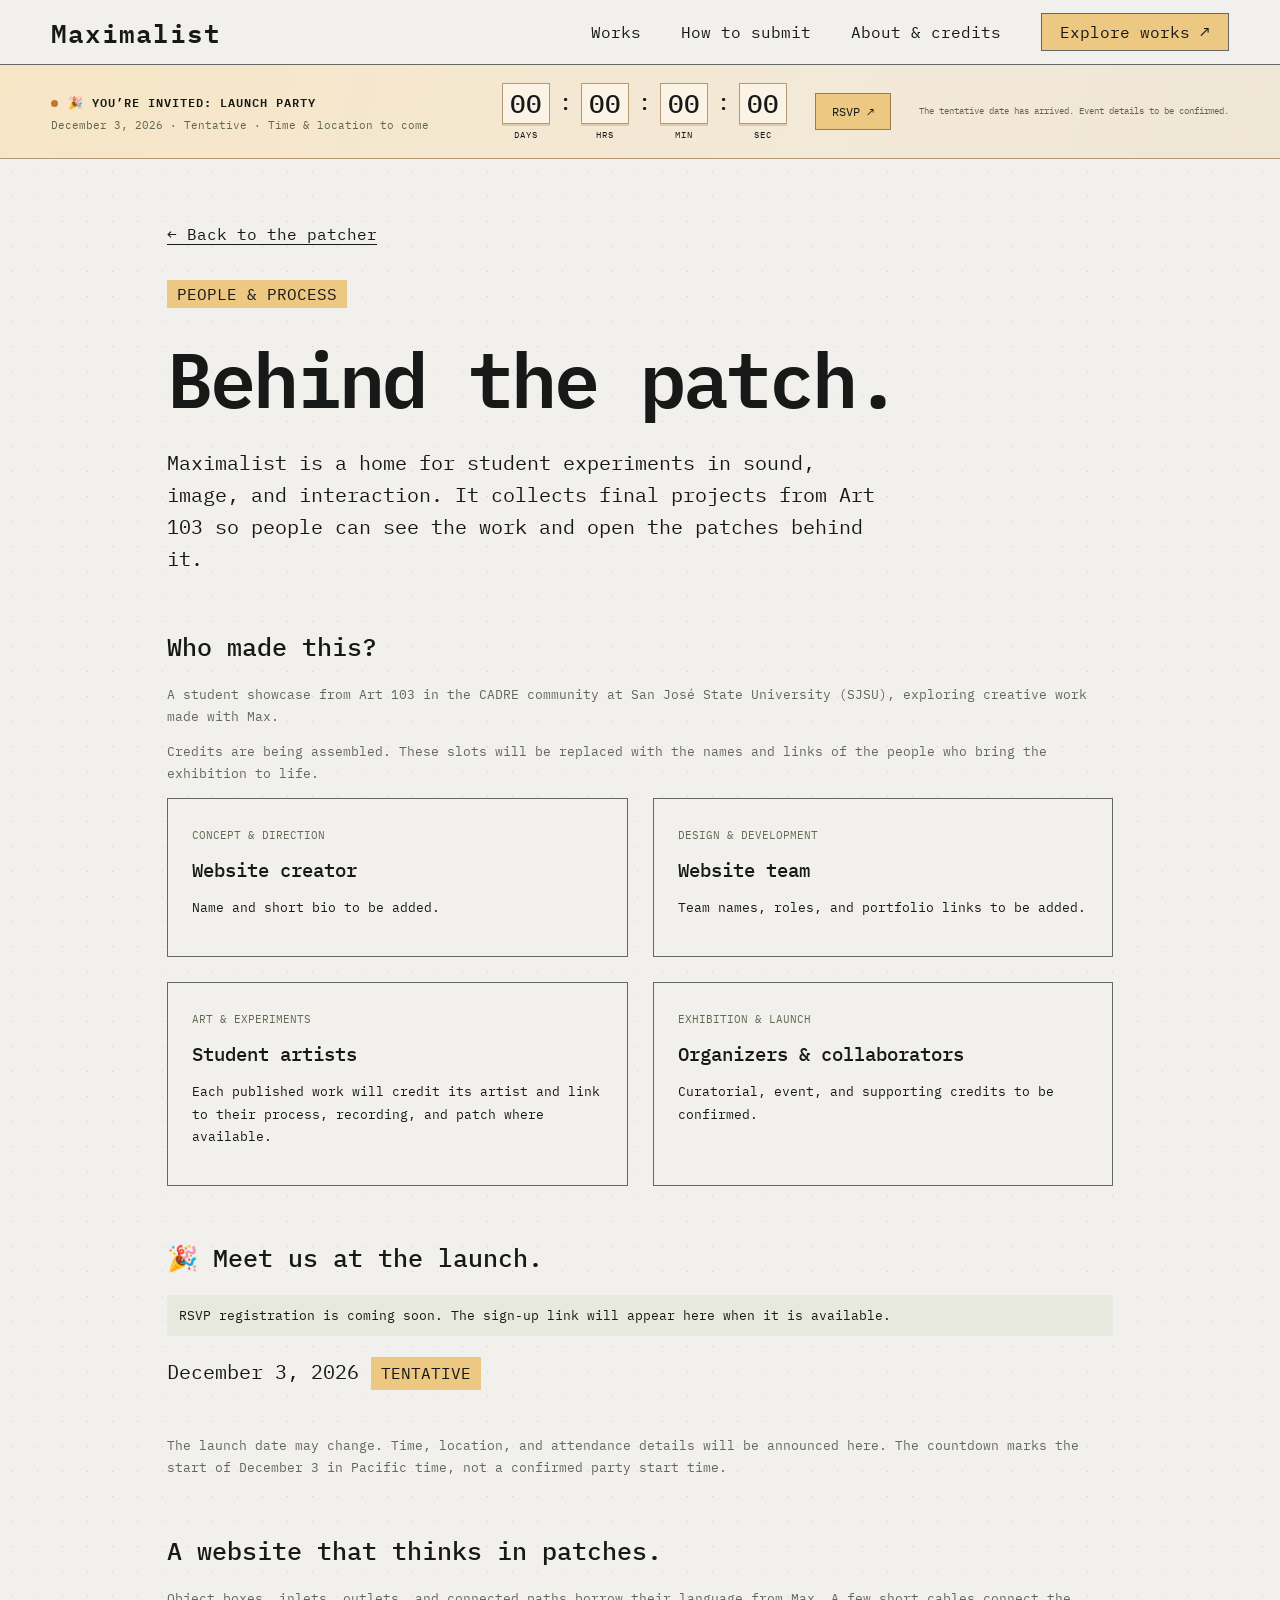
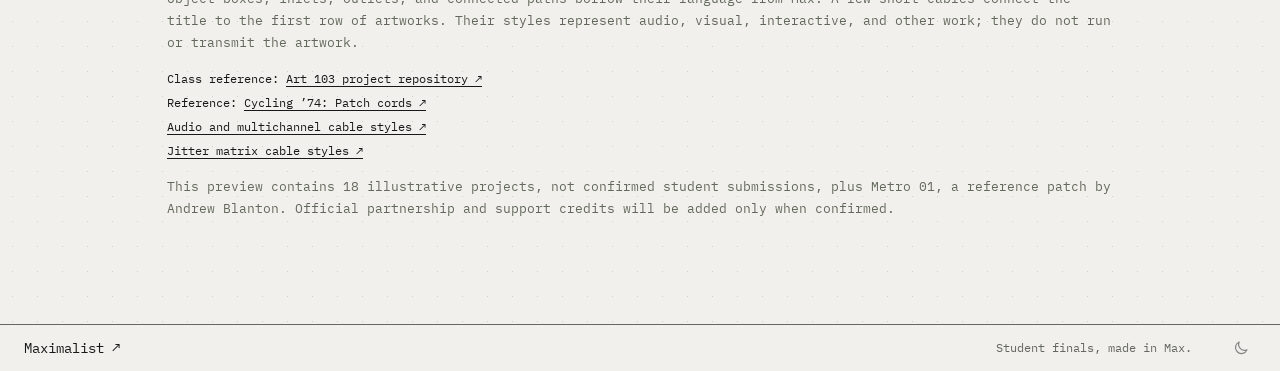
==== credits.html @ 7b3593b7 "Add files via upload" ====
<!doctype html>
<html lang="en"><head><meta charset="utf-8"><meta name="viewport" content="width=device-width,initial-scale=1"><meta name="description" content="Maximalist shows student final projects made in Max: sound, video, and interactive work from Art 103 at SJSU."><title>About & credits | Maximalist</title><link rel="stylesheet" href="style.css"><link rel="stylesheet" href="object-skin.css"><script src="theme.js"></script><script src="transitions.js" defer></script><link rel="stylesheet" href="dark.css"></head><body>
<a class="skip" href="index.html#works">Skip to works</a>
<header><a class="brand" href="index.html">Maximalist</a><nav aria-label="Main navigation"><a href="index.html#works">Works</a><a href="submit.html">How to submit</a><a href="credits.html">About & credits</a><a class="submit" href="index.html#works">Explore works ↗</a></nav></header>
<aside class="launch" aria-label="Tentative launch countdown"><div><span class="launch-light" aria-hidden="true"></span><strong>🎉 YOU’RE INVITED: LAUNCH PARTY</strong><p>December 3, 2026 · Tentative · Time & location to come</p></div><div class="clock" role="timer" aria-label="Time until December 3 in Pacific time"><div><b data-unit="days">--</b><small>DAYS</small></div><span>:</span><div><b data-unit="hours">--</b><small>HRS</small></div><span>:</span><div><b data-unit="minutes">--</b><small>MIN</small></div><span>:</span><div><b data-unit="seconds">--</b><small>SEC</small></div></div><a class="rsvp" href="credits.html#launch-party" title="RSVP details coming soon">RSVP ↗</a><span class="launch-note">Counting to the date,<br>not the event start time.</span></aside><main><article class="credits"><a class="back" href="index.html">← Back to the patcher</a><div class="eyebrow">PEOPLE & PROCESS</div><h1>Behind the patch.</h1><p class="lead">Maximalist is a home for student experiments in sound, image, and interaction. It collects final projects from Art 103 so people can see the work and open the patches behind it.</p><section><h2>Who made this?</h2><p class="note">A student showcase from Art 103 in the CADRE community at San José State University (SJSU), exploring creative work made with Max.</p><p class="note">Credits are being assembled. These slots will be replaced with the names and links of the people who bring the exhibition to life.</p><div class="credit-grid"><div class="credit-block"><small>CONCEPT & DIRECTION</small><h3>Website creator</h3><p>Name and short bio to be added.</p></div><div class="credit-block"><small>DESIGN & DEVELOPMENT</small><h3>Website team</h3><p>Team names, roles, and portfolio links to be added.</p></div><div class="credit-block"><small>ART & EXPERIMENTS</small><h3>Student artists</h3><p>Each published work will credit its artist and link to their process, recording, and patch where available.</p></div><div class="credit-block"><small>EXHIBITION & LAUNCH</small><h3>Organizers & collaborators</h3><p>Curatorial, event, and supporting credits to be confirmed.</p></div></div></section><section id="launch-party"><h2>🎉 Meet us at the launch.</h2><p class="notice">RSVP registration is coming soon. The sign-up link will appear here when it is available.</p><p class="lead">December 3, 2026 <span class="eyebrow">TENTATIVE</span></p><p class="note">The launch date may change. Time, location, and attendance details will be announced here. The countdown marks the start of December 3 in Pacific time, not a confirmed party start time.</p></section><section><h2>A website that thinks in patches.</h2><p class="note">Object boxes, inlets, outlets, and connected paths borrow their language from Max. A few short cables connect the title to the first row of artworks. Their styles represent audio, visual, interactive, and other work; they do not run or transmit the artwork.</p><p class="sources">Class reference: <a href="https://github.com/SJSU-CADRE/Art103F26" target="_blank" rel="noopener">Art 103 project repository ↗</a><br>Reference: <a href="https://docs.cycling74.com/userguide/patch_cords/" target="_blank" rel="noopener">Cycling ’74: Patch cords ↗</a><br><a href="https://docs.cycling74.com/userguide/mc/mc_patchcords/" target="_blank" rel="noopener">Audio and multichannel cable styles ↗</a><br><a href="https://docs.cycling74.com/userguide/jitter/matrix/" target="_blank" rel="noopener">Jitter matrix cable styles ↗</a></p><p class="note">This preview contains 18 illustrative projects, not confirmed student submissions, plus Metro 01, a reference patch by Andrew Blanton. Official partnership and support credits will be added only when confirmed.</p></section></article></main><footer><a href="index.html">Maximalist ↗</a><span class="footer-note">Student finals, made in Max.</span><button class="theme-toggle" type="button" aria-label="Switch to dark mode"><svg class="icon-moon" viewBox="0 0 24 24" aria-hidden="true"><path d="M20 14.5A8 8 0 0 1 9.5 4a8 8 0 1 0 10.5 10.5Z"/></svg><svg class="icon-sun" viewBox="0 0 24 24" aria-hidden="true"><circle cx="12" cy="12" r="4"/><path d="M12 2.5v2.5M12 19v2.5M2.5 12H5M19 12h2.5M5.3 5.3l1.8 1.8M16.9 16.9l1.8 1.8M5.3 18.7l1.8-1.8M16.9 7.1l1.8-1.8"/></svg></button></footer><script src="launch.js"></script></body></html>
---- style.css ----
@import url("font-local.css");
:root{--paper:#f2f0ed;--ink:#171918;--line:#656764;--yellow:#ecc882;--wire:#d99a3e;font-family:'IBM Plex Mono','Courier New',monospace;color:var(--ink);background:var(--paper);font-synthesis:none}*{box-sizing:border-box}html{scroll-behavior:smooth;scroll-padding-top:100px}body{margin:0}button,input,textarea,select{font:inherit;color:inherit}button,a,select{-webkit-tap-highlight-color:transparent}button,a,select{touch-action:manipulation}button{cursor:pointer}a{color:inherit;text-decoration:none}button{border:1px solid var(--line);background:transparent;padding:8px 18px}button:hover,.explore:hover{background:var(--yellow)}button:focus-visible,a:focus-visible,select:focus-visible,input:focus-visible,textarea:focus-visible{outline:3px solid #b3782a;outline-offset:4px}header{min-height:65px;padding:10px 4%;display:flex;align-items:center;justify-content:space-between;border-bottom:1px solid var(--line);background:var(--paper);gap:20px}.brand{font-size:26px;font-weight:600;letter-spacing:1px}nav{display:flex;align-items:center;gap:40px;font-size:16px}nav>button:not(.submit){border:0;padding:4px 0}nav>a:hover,nav>button:not(.submit):hover{text-decoration:underline;text-underline-offset:7px;background:none}.submit{background:var(--yellow)}main{background-image:radial-gradient(#cdd0cb .85px,transparent .85px);background-size:25px 25px}.canvas{max-width:1600px;margin:auto;padding:38px 3.5% 0;position:relative}.intro{position:relative;z-index:2;pointer-events:none}.intro>*{pointer-events:auto}.eyebrow{display:inline-block;background:var(--yellow);font-size:16px;padding:4px 10px;margin:0 0 25px 8px}.title-object{display:inline-block;position:relative;border:1.5px solid var(--line);background:var(--paper);margin-left:8px}h1{font-size:clamp(64px,7.7vw,120px);font-weight:600;letter-spacing:-4px;line-height:1.16;margin:6px 18px 14px}.ports{position:absolute;left:7%;right:10%;display:flex;justify-content:space-between;height:10px}.ports i{display:block;width:10px;height:10px;background:var(--ink)}.ports.top{top:-11px}.ports.bottom{bottom:-11px}.tagline{font-size:clamp(18px,1.8vw,27px);line-height:1.35;margin:32px 8px 24px}.explore{display:inline-flex;gap:30px;align-items:center;border:1px solid var(--ink);padding:8px 22px;font-size:20px;margin-left:8px;background:var(--paper)}.cords{position:absolute;inset:0;width:100%;height:100%;z-index:0;overflow:visible;pointer-events:none}.cords path{fill:none;stroke:#5d605b;stroke-width:1.8}.cords path:last-child{stroke:var(--wire);stroke-width:1.5}#works{position:relative;z-index:1;margin-top:35px}.filterbar{display:flex;align-items:center;justify-content:space-between;margin:0 8px 78px}.filters{display:flex;gap:16px}.filters button{background:var(--paper);padding:6px 21px;font-size:16px}.filters button.active{background:var(--yellow)}#count{color:#686b64;font-size:12px;background:var(--paper);padding:4px 8px}.gallery{display:grid;grid-template-columns:repeat(3,minmax(0,1fr));gap:28px}.card{position:relative;display:block;text-align:left;padding:0 4px 12px;background:var(--paper);border:1px solid var(--line);width:100%;transition:transform .2s,box-shadow .2s}.card:hover{background:var(--paper);transform:translateY(-5px);box-shadow:5px 6px 0 #d5d6c7}.card:before{content:'';position:absolute;width:10px;height:10px;top:-11px;left:50%;background:var(--ink)}.object-name{font-size:16px;padding:5px 10px;display:flex;justify-content:space-between}.object-name span:last-child{opacity:0;transition:opacity .2s}.card:hover .object-name span:last-child,.card:focus-visible .object-name span:last-child{opacity:1}.art{width:100%;aspect-ratio:451/254;background-image:url(reference.png);background-size:340.5765% 403.1496%;background-repeat:no-repeat;background-color:#141514}.art-0{background-position:5.25346% 80%}.art-1{background-position:50.04608% 80%}.art-2{background-position:94.83871% 80%}.card h2{font-size:23px;line-height:1.2;font-weight:500;margin:10px 10px 3px}.card p{font-size:15px;margin:0 10px;color:#646761}.below{display:flex;align-items:center;justify-content:space-between;padding:30px 8px;color:#73766d;font-size:12px}.below button{border:0;font-size:12px;padding:5px}footer{display:flex;align-items:center;gap:20px;border-top:1px solid var(--line);padding:8px 24px;font-size:14px;background:var(--paper)}.lock{font-size:22px;border-right:1px solid #999;padding-right:22px}select{border:0;background:transparent;padding:4px;cursor:pointer}.footer-note{margin-left:auto;color:#646761;font-size:12px}.gallery.list{grid-template-columns:1fr}.gallery.list .card{display:grid;grid-template-columns:210px 1fr;padding:12px 16px;column-gap:24px}.gallery.list .art{grid-column:1;grid-row:1/4}.gallery.list .object-name,.gallery.list h2,.gallery.list p{grid-column:2}.gallery.list .object-name{padding-top:0}.gallery.list .card:before{display:none}dialog{padding:0;border:1px solid #555;background:var(--paper);color:var(--ink);width:min(740px,calc(100% - 32px));max-height:90vh;box-shadow:12px 12px 0 #0002}dialog::backdrop{background:#151a16a8;backdrop-filter:blur(3px)}.dialog-top{position:sticky;top:0;z-index:2;display:flex;justify-content:space-between;align-items:center;background:var(--paper);border-bottom:1px solid #777;padding:6px 16px;font-size:14px}.dialog-top button{border:0;font-size:28px;padding:0 6px}#dialog-body{padding:24px}#dialog-body h2{font-size:30px;font-weight:500;margin:15px 0}#dialog-body p{line-height:1.65}#dialog-body .meta{font-size:12px;color:#62665e}.tags{display:flex;gap:8px;margin-top:16px}.tags span{background:var(--yellow);padding:4px 8px;font-size:12px}form{display:grid;gap:15px}form label{display:grid;gap:6px;font-size:14px}input,textarea{width:100%;background:#fff8;border:1px solid #96998e;padding:10px}textarea{min-height:100px;resize:vertical}.primary{background:var(--yellow)}.notice{background:#e7e8de;padding:12px;font-size:13px}#saved{font-size:13px;min-height:18px}.artist-row{padding:20px 0;border-top:1px solid #aaa}.artist-row strong{font-weight:500}.artist-row span{display:block;color:#666;font-size:13px;margin-top:8px}.skip{position:absolute;left:10px;top:-100px;z-index:10;background:var(--yellow);padding:12px}.skip:focus{top:10px}.sr-only{position:absolute;width:1px;height:1px;overflow:hidden;clip:rect(0,0,0,0)}
@media(min-width:1500px){.canvas{padding-top:40px}.filterbar{margin-bottom:80px}.tagline{margin-top:35px}}@media(max-width:900px){nav{gap:18px;font-size:14px}.brand{font-size:22px}.canvas{padding-top:32px}h1{letter-spacing:-3px}.gallery{gap:16px}.card h2{font-size:18px}.object-name{font-size:12px}.card p{font-size:12px}.filters{gap:10px}.filters button{padding:6px 12px}.below{padding:25px 0}}@media(max-width:640px){header{padding:16px 5%;flex-wrap:wrap;gap:15px}.brand{font-size:25px}nav{width:100%;gap:0;justify-content:space-between;font-size:12px}.submit{padding:6px 10px}.canvas{padding:30px 5% 0}.eyebrow{font-size:12px;margin-left:0}.title-object{margin-left:0;max-width:100%}h1{font-size:clamp(38px,10vw,65px);letter-spacing:-2px;margin:10px 12px 14px}.ports i{width:7px;height:7px}.ports.top{top:-8px}.ports.bottom{bottom:-11px}.tagline{font-size:17px;margin:28px 0 22px}.explore{margin:0;font-size:15px}.cords{display:none}#works{margin-top:32px}.filterbar{margin:0 0 28px;display:block}.filters{gap:8px}.filters button{font-size:12px;padding:7px 10px}#count{display:block;margin-top:12px;padding:0;background:none}.gallery{grid-template-columns:1fr;gap:30px}.card h2{font-size:23px}.card p{font-size:14px}.object-name{font-size:14px}.below{align-items:flex-start;gap:16px;font-size:10px}.below button{font-size:10px;white-space:nowrap}footer{gap:12px;flex-wrap:wrap;padding:10px 5%;font-size:12px}.footer-note{width:100%;margin:0;font-size:10px}.gallery.list .card{grid-template-columns:100px 1fr;column-gap:10px;padding:10px}.gallery.list h2{font-size:16px}.gallery.list .object-name{font-size:10px}.gallery.list p{font-size:11px}#dialog-body{padding:18px}#dialog-body h2{font-size:25px}}@media(prefers-reduced-motion:reduce){html{scroll-behavior:auto}*{transition:none!important}}

.intro>.eyebrow{display:block;width:max-content}
/* Connected ports and dedicated cable gutters. */
.ports.bottom{left:56%;right:5%}.ports.bottom i{position:relative;flex:none}.card:before{display:none}.inlet{position:absolute;width:10px;height:10px;top:-11px;left:50%;transform:translateX(-50%);background:var(--ink)}
.cords{display:block!important;z-index:0}.cords path.cable-base{stroke:#242923;stroke-width:3;fill:none}.cords path.cable-stripe{stroke-width:3;stroke-dasharray:5 5;fill:none}.cords path.cable-stripe.signal{stroke:#e2d92d}.cords path.cable-stripe.mc{stroke:#68b5e9;stroke-width:4}.cords path.cable-stripe.matrix{stroke:#68bc72}.cords g[data-cable="mc"] .cable-base{stroke-width:4}
.intro>.tagline{width:max-content;max-width:100%;background:var(--paper)}.intro>.eyebrow{width:max-content}.gallery{row-gap:90px}.card:hover{transform:none;box-shadow:4px 5px 0 #d5d6c7}.filterbar{margin-bottom:20px;background:var(--paper);padding:4px 0}.cable-legend{display:flex;gap:20px;font-size:11px;color:#5a6156;width:max-content;max-width:100%;background:var(--paper);padding:4px 8px;margin:0 0 80px 8px;flex-wrap:wrap}.cable-legend>span{display:flex;align-items:center;gap:6px}.cable-legend i{display:inline-block;width:26px;height:4px;background:#252b23}.cable-legend .signal{background:repeating-linear-gradient(90deg,#252b23 0 5px,#e2d92d 5px 10px)}.cable-legend .mc{background:repeating-linear-gradient(90deg,#252b23 0 5px,#68b5e9 5px 10px)}.cable-legend .matrix{background:repeating-linear-gradient(90deg,#252b23 0 5px,#68bc72 5px 10px)}
.placeholder-art{aspect-ratio:451/254;background:#e0e2d8;position:relative;overflow:hidden;color:#373e2e;display:flex;align-items:center;justify-content:center}.placeholder-num{position:absolute;left:18px;top:10px;font-size:56px;font-weight:400;opacity:.3}.placeholder-label{position:absolute;bottom:15px;left:18px;font-size:10px;letter-spacing:1px}.placeholder-graphic{width:45%;height:55%;background:repeating-linear-gradient(90deg,transparent 0 9px,#52683b 9px 11px);mask-image:radial-gradient(ellipse,#000 40%,transparent 72%);transform:rotate(-20deg)}.type-matrix{background:#d8e5d9}.type-matrix .placeholder-graphic{background:repeating-radial-gradient(ellipse at center,transparent 0 10px,#5c8061 10px 12px);transform:rotate(-20deg);mask-image:none;border-radius:50%}.type-event{background:#dedce7}.type-event .placeholder-graphic{border:1px solid #81759f;background:linear-gradient(45deg,transparent 49.5%,#81759f 50%,transparent 50.5%);mask-image:none;transform:rotate(20deg)}.type-mc{background:#d6e2ec}.type-mc .placeholder-graphic{background:repeating-linear-gradient(90deg,transparent 0 8px,#4d81a3 8px 10px)}.gallery.list .card{padding-top:12px}.gallery.list .art,.gallery.list .placeholder-art{grid-column:1;grid-row:1/4}.gallery.list .inlet{display:block}.gallery.list .object-name{grid-column:2}.gallery.list{row-gap:75px}.card h2{min-height:1.25em}.card p{line-height:1.6}.card .object-name{overflow:hidden;white-space:nowrap}.card .object-name>span:first-child{overflow:hidden;text-overflow:ellipsis}
.launch{display:flex;align-items:center;gap:28px;padding:18px 4%;background:#f3e8d6;border-bottom:1px solid #b39a74}.launch strong{font-size:12px;letter-spacing:1px;font-weight:500}.launch p{font-size:11px;color:#5f6651;margin:6px 0 0}.launch-light{display:inline-block;width:7px;height:7px;background:#c07a28;margin-right:10px;border-radius:50%;animation:blink 2s infinite}.clock{display:flex;align-items:center;gap:9px;margin-left:auto}.clock>div{min-width:46px;text-align:center}.clock b{display:block;background:#faf3e6;border:1px solid #b39a74;box-shadow:0 2px 0 #dccbad;padding:4px 7px;font-size:26px;font-weight:500;line-height:1.2}.clock small{font-size:9px;letter-spacing:1px;display:block;margin-top:5px}.clock>span{font-size:22px;align-self:flex-start;padding-top:4px}.clock b.tick{animation:flip .4s ease-out}.launch-note{font-size:9px;line-height:1.6;color:#5f6651}.credits{max-width:1100px;min-height:75vh;margin:auto;padding:65px 6% 90px}.credits .eyebrow{margin-left:0}.credits h1{font-size:clamp(40px,6vw,80px);letter-spacing:-3px;margin:0 0 25px}.credits .lead{font-size:20px;line-height:1.6;max-width:730px}.credits h2{font-size:25px;font-weight:500;margin-top:55px}.credit-grid{display:grid;grid-template-columns:1fr 1fr;gap:25px}.credit-block{background:var(--paper);border:1px solid var(--line);padding:24px}.credit-block small{font-size:11px;color:#616953}.credit-block h3{font-size:19px;font-weight:500;margin:15px 0}.credit-block p{font-size:13px;line-height:1.7}.credits a{border-bottom:1px solid}.credits .sources{font-size:12px;line-height:2}.credits .note{font-size:13px;color:#62685b;line-height:1.7}.back{display:inline-block;margin-bottom:35px}.credits section{scroll-margin-top:20px}@keyframes flip{from{transform:perspective(200px) rotateX(-50deg);opacity:.5}to{transform:perspective(200px) rotateX(0);opacity:1}}@keyframes blink{50%{opacity:.3}}
@media(max-width:900px){.launch{flex-wrap:wrap;gap:15px}.launch-note{display:none}nav{gap:18px}.cable-legend{gap:14px}}
@media(max-width:640px){.canvas{padding-left:5%;padding-right:9%}.ports.bottom{left:50%;right:5%;bottom:-8px;height:7px}.ports.bottom i{width:7px;height:7px}.launch{padding:14px 5%;gap:15px}.launch>div:first-child{width:100%}.clock{margin-left:0}.clock b{font-size:23px}.launch p{font-size:10px}.launch strong{font-size:11px}.gallery{row-gap:85px}.cable-legend{margin:0 0 72px;gap:10px;font-size:9px}.filterbar{margin-bottom:14px}.filters{flex-wrap:wrap}.card h2{font-size:22px}.card p{font-size:12px}.gallery.list .placeholder-num{font-size:25px}.gallery.list .placeholder-label{display:none}.credit-grid{grid-template-columns:1fr}.credits{padding:35px 6% 60px}.credits .lead{font-size:17px}.credits h1{letter-spacing:-2px}.launch-note{display:block;margin-left:8px;font-size:8px}}
@media(prefers-reduced-motion:reduce){.clock b.tick,.launch-light{animation:none!important}}

.credits>.back{display:block;width:max-content}.credits>.eyebrow{display:block;width:max-content}nav>a.submit{border:1px solid var(--line);padding:8px 18px}
/* Minimal patcher: connect the first row, leave the long gallery uncluttered. */
.gallery{row-gap:36px}.gallery.list{row-gap:28px}.filterbar{background:transparent}.filters{background:var(--paper)}
.cords path.cable-base{stroke-width:2;stroke:#41483c}.cords path.cable-stripe{stroke-width:2;stroke-dasharray:4 5}.cords path.cable-stripe.signal{stroke:#c7bd25}.cords path.cable-stripe.matrix{stroke:#79a87b}
.cable-legend .other{height:3px;background:repeating-linear-gradient(90deg,#92998b 0 3px,transparent 3px 6px)}
.ports.bottom i:not(.active-port){background:#9b9e94}.card:not(.connected) .inlet{background:#858b7e;width:7px;height:7px;top:-8px}
@media(max-width:640px){.gallery{row-gap:30px}.gallery.list{row-gap:25px}.canvas{padding-right:5%}.cable-legend{font-size:10px;gap:14px}.cable-legend i{width:20px}}
/* Artwork documentation and variable-height screenshot cards. */
.max-intro{font-size:14px;line-height:1.7;margin:-12px 8px 24px;width:max-content;max-width:100%;background:var(--paper);color:#575e50}.max-intro a{color:var(--ink);text-decoration:underline;text-underline-offset:4px}.tagline{margin-bottom:24px}
.ports.bottom{left:7%;right:10%;height:10px;bottom:-11px}.ports.bottom i{width:10px;height:10px}.ports.bottom i:not(.active-port){background:var(--ink)}
.gallery:not(.list){grid-auto-rows:8px;row-gap:24px;grid-auto-flow:row dense;align-items:start}.gallery:not(.list)>.card{align-self:start;height:max-content}.cover-image{display:block;width:100%;height:auto;object-fit:contain;background:#e8e9df}.placeholder-art{height:auto}.gallery.list{grid-auto-rows:auto;align-items:start}.gallery.list .card{grid-row-end:auto!important}.gallery.list .cover-image{grid-column:1;grid-row:1/4}.gallery.list .placeholder-art,.gallery.list .cover-image{aspect-ratio:451/254!important;max-height:140px;object-fit:contain}
.artwork-dialog{width:min(1000px,calc(100% - 40px));max-height:92vh}.artwork-dialog #dialog-body{padding:28px}.detail-top{display:grid;grid-template-columns:minmax(200px,.9fr) minmax(0,1.3fr);gap:30px}.detail-cover>.art,.detail-cover>.placeholder-art,.detail-cover>.cover-image{max-height:340px;object-fit:contain}.detail-caption{display:block;font-size:10px;color:#74796b;line-height:1.5;margin-top:10px}.detail-info section+section{margin-top:22px}.artwork-dialog h3{font-size:11px;letter-spacing:1.5px;text-transform:none;font-weight:500;color:#6b725e;margin:0 0 7px}.artwork-dialog #dialog-body h2{font-size:32px;line-height:1.2;margin:0;letter-spacing:-1px}.artwork-dialog #dialog-body .detail-info p{font-size:14px;line-height:1.6;margin:0}.detail-info section:first-child p{font-size:15px!important}.patch-section{margin-top:28px;border-top:1px solid #a2a795;padding-top:20px}.patch-section-title{display:flex;justify-content:space-between;align-items:center;margin-bottom:10px}.patch-section-title h3{margin:0}.patch-section-title>span{font-size:9px;letter-spacing:1px;color:#777e6d}.patch-preview{margin:0;border:1px solid #a0a68f;background:#eeefe6;padding:20px}.patch-preview img{display:block;width:auto;max-width:100%;height:300px;margin:auto;object-fit:contain}.patch-preview figcaption{font-size:10px;line-height:1.6;color:#68705e;margin-top:16px}.patch-empty{display:flex;flex-direction:column;align-items:center;justify-content:center;min-height:180px;border:1px dashed #a1a88e;background:radial-gradient(#cdd0c2 .7px,transparent .7px) 0 0/16px 16px;text-align:center;padding:24px}.empty-object{border:1px solid #929b80;background:var(--paper);padding:5px 12px;font-size:12px;margin-bottom:16px}.patch-empty strong{font-size:13px;font-weight:500}.patch-empty p{font-size:11px;max-width:400px;margin:6px 0!important;color:#6f7663}.patch-actions{display:flex;align-items:center;gap:24px;margin-top:22px}.open-patcher{display:inline-flex;justify-content:space-between;align-items:center;gap:35px;border:1px solid #697352;padding:12px 18px;font-size:15px}.open-patcher:hover{background:#e8b865}.open-patcher:disabled{background:#e1e4d8;color:#858b79;border-color:#c1c5b6;cursor:not-allowed}.open-patcher:disabled:hover{background:#e1e4d8}.patch-file-link{font-size:12px;text-decoration:underline;text-underline-offset:4px}.artwork-dialog #dialog-body .patch-help{font-size:11px;line-height:1.6;color:#626b55;margin:12px 0 0;max-width:680px}#launch-status{font-size:11px;color:#55633c;margin:8px 0 0}.patch-help a{border-bottom:1px solid}
form select{background:#fff8;border:1px solid #96998e;padding:10px;width:100%;border-radius:0}
@media(max-width:900px) and (min-width:641px){.gallery:not(.list){grid-template-columns:repeat(2,minmax(0,1fr))}.detail-top{gap:22px}}
@media(max-width:640px){.max-intro{font-size:11px;max-width:calc(100% - 10px);margin:-10px 0 22px}.tagline{font-size:17px}.ports.top,.ports.bottom{height:7px;left:7%;right:10%}.ports.bottom{bottom:-8px}.ports.bottom i,.ports.top i{width:7px;height:7px}.gallery:not(.list){grid-template-columns:minmax(0,1fr);row-gap:20px}.artwork-dialog{width:calc(100% - 20px);max-height:94vh}.artwork-dialog #dialog-body{padding:18px}.detail-top{grid-template-columns:1fr;gap:22px}.detail-cover{max-width:280px}.detail-cover>.placeholder-art{max-height:240px;aspect-ratio:451/254!important}.artwork-dialog #dialog-body h2{font-size:28px}.patch-empty{padding:16px;min-height:170px}.patch-preview{padding:14px}.patch-preview img{height:250px}.patch-actions{align-items:flex-start;gap:15px;flex-direction:column}.patch-file-link{font-size:11px}.open-patcher{width:100%}}
.tag-options{border:1px solid #96998e;padding:14px;display:flex;flex-wrap:wrap;gap:12px 22px}.tag-options legend{font-size:14px;padding:0 6px}.tag-options legend small{font-size:10px;color:#68705e;margin-left:8px}.tag-options label{display:flex;align-items:center;gap:7px;cursor:pointer}.tag-options input{width:17px;height:17px;accent-color:#6e7a28;margin:0}.launch{position:relative;background:linear-gradient(105deg,#f7e6c6,#f3e9d8 65%,#eee6d6);transition:background .2s}.launch strong{font-weight:600}.rsvp{border:1px solid #a27a45;padding:10px 16px;background:var(--yellow);white-space:nowrap;font-size:12px;position:relative;z-index:2}.rsvp:hover{background:#e8b865;transform:translateY(-2px)}.confetti-piece{pointer-events:none;position:absolute;z-index:5;width:6px;height:10px;border-radius:1px;left:var(--x);top:var(--y);animation:confetti-pop 950ms ease-out forwards}.launch{isolation:isolate}.launch .confetti-piece{box-shadow:none}@keyframes confetti-pop{0%{opacity:0;transform:translate(0,0) rotate(0)}15%{opacity:1}100%{opacity:0;transform:translate(var(--dx),var(--dy)) rotate(var(--spin))}}@media(prefers-reduced-motion:reduce){.confetti-piece{display:none}.rsvp:hover{transform:none}}@media(max-width:640px){.launch{gap:12px}.rsvp{margin-left:auto;padding:10px}.launch-note{width:100%;margin-left:0}.tag-options{gap:14px}.launch strong{font-size:11px}}
/* Spaced routing, left inlets, compact portrait details. */
.intro>.tagline{margin-top:78px}.filters{flex-wrap:wrap;max-width:100%}.filterbar{gap:12px}.inlet,.card:not(.connected) .inlet{left:14px;transform:none;width:8px;height:8px;top:-9px}.cable-legend .event{background:repeating-linear-gradient(90deg,#252b23 0 5px,#68b5e9 5px 10px)}.cable-legend .other{background:#141814;height:3px}.cords path.cable-stripe.event{stroke:#68b5e9}.cords path.cable-stripe{animation:signal-flow 1.25s linear infinite}.cords g[data-cable="other"] .cable-base{stroke:#111;stroke-width:1.5}.cords path.cable-flow{fill:none;stroke:#111;stroke-width:3;stroke-dasharray:0 18;stroke-linecap:round;animation:black-flow 1.8s linear infinite}.portrait-detail{grid-template-columns:minmax(150px,230px) minmax(0,1fr);gap:24px}.portrait-detail .detail-cover>.placeholder-art,.portrait-detail .detail-cover>.cover-image{max-height:none;aspect-ratio:3/4!important;object-fit:contain}.portrait-detail .detail-cover{max-width:230px}.portrait-detail .detail-info{align-self:start}.cords{transition:opacity .15s}.card{will-change:opacity}@keyframes signal-flow{to{stroke-dashoffset:-18}}@keyframes black-flow{to{stroke-dashoffset:-18}}@media(max-width:640px){.intro>.tagline{margin-top:78px}.portrait-detail{grid-template-columns:1fr}.portrait-detail .detail-cover{width:160px}.portrait-detail .detail-info{width:100%}.filters{gap:8px}.filters button{padding:6px 10px}.title-object .ports.top{top:-8px}.title-object .ports.bottom{bottom:-8px}}@media(prefers-reduced-motion:reduce){.cords path{animation:none!important}}

/* Identical cross-section on straight sections and curves; 3D has its own signal. */
.cords path{vector-effect:non-scaling-stroke;shape-rendering:geometricPrecision;stroke-linejoin:round}
.cords path.cable-stripe.spatial{stroke:#ae80dc}
.cable-legend .spatial{background:repeating-linear-gradient(90deg,#252b23 0 5px,#ae80dc 5px 10px)}

/* Launch confetti: pieces live in a fixed layer over the page so they can fall past the banner. */
.confetti-layer{position:fixed;inset:0;z-index:60;pointer-events:none;overflow:hidden}
.confetti-layer i{position:absolute;display:block;width:6px;height:11px;margin:-5px 0 0 -3px;border-radius:1px;will-change:transform,opacity}
.confetti-layer i.square{width:8px;height:8px}
.confetti-layer i.circle{width:7px;height:7px;border-radius:50%}
.confetti-layer i.ribbon{width:3px;height:16px;border-radius:2px}
@media(prefers-reduced-motion:reduce){.confetti-layer{display:none}}

/* Detail view: portfolio link, preview section and the Max-style audio player. */
.portfolio-link{display:inline-block;margin-top:8px;font-size:12px;border-bottom:1px solid;padding-bottom:1px}
.portfolio-link:hover{background:var(--yellow)}
.preview-video{display:block;width:auto;max-width:100%;max-height:420px;margin:0 auto;background:#141514;border:1px solid var(--line)}
.artwork-dialog #dialog-body .preview-note{font-size:11px;line-height:1.6;color:#74796b;margin:10px 0 0}
.audio-player{display:flex;align-items:center;gap:14px;border:1px solid var(--line);padding:12px 14px;background:radial-gradient(#cdd0c2 .7px,transparent .7px) 0 0/16px 16px}
.audio-player .ap-toggle{min-width:44px;display:inline-grid;place-items:center;padding:6px 12px}
.ap-icon{display:block;width:12px;height:12px;fill:currentColor}
.audio-player.playing .ap-toggle{background:var(--yellow)}
.ap-scrub{flex:1;width:auto;min-width:0;height:18px;padding:0;border:0;background:transparent;-webkit-appearance:none;appearance:none;cursor:pointer}
.ap-scrub::-webkit-slider-runnable-track{height:4px;background:linear-gradient(90deg,var(--ink) var(--fill,0%),#cfd0c4 var(--fill,0%))}
.ap-scrub::-webkit-slider-thumb{-webkit-appearance:none;width:10px;height:16px;margin-top:-6px;background:var(--ink);border:0}
.ap-scrub::-moz-range-track{height:4px;background:#cfd0c4}
.ap-scrub::-moz-range-progress{height:4px;background:var(--ink)}
.ap-scrub::-moz-range-thumb{width:10px;height:16px;background:var(--ink);border:0;border-radius:0}
.ap-time{font-size:12px;color:#646761;min-width:88px;text-align:right;font-variant-numeric:tabular-nums;background:var(--paper);padding:0 2px}
@media(max-width:640px){.audio-player{flex-wrap:wrap}.ap-time{min-width:0}}
form select{width:100%;border:1px solid #96998e;background:#fff8;padding:10px}
form label small{color:#74796b;font-size:11px}
.guide-link{font-size:13px}
.guide-link a{border-bottom:1px solid;margin-right:6px}
.guide-link a:hover{background:var(--yellow)}

/* How to submit page */
.guide code{font-size:.92em;background:#e5e3dc;padding:1px 4px}
.guide .credit-block p{margin-bottom:0}
.examples{display:grid;grid-template-columns:1fr 1fr;gap:20px;margin-top:18px}
.example{border:1px dashed #a1a88e;padding:18px 20px;background:var(--paper)}
.example.good{border:1px solid var(--line);box-shadow:4px 5px 0 #d5d6c7}
.example small{font-size:10px;letter-spacing:1px;color:#74796b}
.example p{font-size:14px;line-height:1.7;margin:8px 0 0}
.rules,.steps{font-size:14px;line-height:1.7;padding-left:22px;max-width:760px}
.rules li,.steps li{margin-bottom:10px}
.steps strong{font-weight:500}
.guide-cta{margin-left:0;font-size:18px}
.guide-cta:hover{background:var(--yellow)}
nav a[aria-current="page"]{text-decoration:underline;text-underline-offset:7px}
@media(max-width:640px){.examples{grid-template-columns:1fr}}
.below-links{display:flex;gap:22px}
.below-links a:hover{text-decoration:underline;text-underline-offset:4px}

/* Detail header: the title is the biggest text, then "artist · semester", then the summary. */
#dialog-body .detail-info .detail-title{font-size:34px;line-height:1.15;margin:0 0 8px}
.artwork-dialog #dialog-body .detail-info .detail-byline{font-size:14px;color:#646761;margin:0 0 18px}
.detail-byline .portfolio-link{margin:0;font-size:14px;color:var(--ink)}
.artwork-dialog #dialog-body .detail-info .detail-summary{font-size:14px;line-height:1.7}

/* The cable legend is gone; this space is now where the cords turn into the cards. */
.filterbar{margin-bottom:80px}
@media(max-width:640px){.filterbar{margin-bottom:72px}}

/* Detail view labels */
#dialog-body .detail-info .detail-title{margin:0 0 20px}
.detail-meta{display:flex;flex-wrap:wrap;gap:12px 44px;margin:0 0 20px}
.detail-meta .portfolio-link{margin:0;font-size:14px}
/* How to submit title in the same object box as the homepage title */
.guide .guide-title{margin:8px 0 34px}
.guide .guide-title h1{margin:4px 22px 8px}
@media(max-width:640px){.guide .guide-title h1{margin:4px 14px 8px;font-size:clamp(30px,9vw,44px)}}

/* Previous / next arrows in the artwork window header (keys: ← →) */
.dialog-nav{display:none;margin-left:auto;margin-right:10px;gap:2px}
.artwork-dialog .dialog-nav{display:flex}
.dialog-top .dialog-nav button{font-size:17px;line-height:1;padding:5px 9px;border:0}
.dialog-top .dialog-nav button:hover{background:var(--yellow)}
/* Shortcut list */
.keys{display:grid;grid-template-columns:max-content 1fr;gap:12px 22px;align-items:center;margin:20px 0 0;font-size:14px}
.keys dd{margin:0;color:#646761}
kbd{display:inline-block;min-width:26px;text-align:center;font:inherit;font-size:12px;padding:3px 7px;border:1px solid #8f9386;border-radius:4px;background:#e2e4d9;box-shadow:inset 0 -2px 0 #c9cebc}



/* Card to window morph (app.js openWork / closeDialog) */
::view-transition-group(work-window),::view-transition-group(work-art){animation-duration:.48s;animation-timing-function:cubic-bezier(.2,.8,.2,1)}
::view-transition-old(work-art),::view-transition-new(work-art){height:100%;object-fit:cover}
:root.work-vt::view-transition-old(root),:root.work-vt::view-transition-new(root){animation-duration:.3s}

/* Zoomable patching screenshot */
.zoom-pane{position:relative;height:320px;overflow:hidden;cursor:zoom-in;touch-action:pan-y;user-select:none}
.zoom-pane.zoomed{cursor:grab;touch-action:none}
.zoom-pane.dragging{cursor:grabbing}
.zoom-inner{position:absolute;inset:0;display:flex;align-items:center;justify-content:center;transform-origin:0 0;transition:transform .32s cubic-bezier(.2,.8,.2,1);will-change:transform}
.zoom-pane.dragging .zoom-inner{transition:none}
.patch-preview .zoom-inner img{height:auto;max-height:100%;max-width:100%;width:auto;margin:0;pointer-events:none}
.zoom-ui{position:absolute;right:8px;bottom:8px;display:flex;align-items:center;gap:5px;opacity:.55;transition:opacity .2s}
.zoom-pane:hover .zoom-ui,.zoom-ui:focus-within{opacity:1}
.zoom-ui .sc-msg{padding:2px 9px;min-width:30px}
.zoom-level{font-size:10px;color:#646761;background:var(--paper);padding:2px 6px;min-width:42px;text-align:right;font-variant-numeric:tabular-nums}
@media(max-width:640px){.zoom-pane{height:240px}}

/* Rolling countdown digits (launch.js) */
.clock b{overflow:hidden;font-variant-numeric:tabular-nums}
.clock .digit{display:inline-block;height:1.2em;overflow:hidden;vertical-align:top}
.clock .reel{display:block;transition:transform .6s cubic-bezier(.25,1.25,.4,1)}
.clock .reel i{display:block;height:1.2em;line-height:1.2em;font-style:normal;text-align:center}

/* Page transitions (transitions.js): the header stays put, the rest fades between pages */
@media(prefers-reduced-motion:no-preference){
 .launch,main,footer{animation:page-in .5s cubic-bezier(.2,.8,.2,1) both}
 html.page-leave .launch,html.page-leave main,html.page-leave footer{animation:page-out .22s ease-in both}
}
@keyframes page-in{from{opacity:0;transform:translateY(10px)}}
@keyframes page-out{to{opacity:0;transform:translateY(-6px)}}
@media(prefers-reduced-motion:reduce){.clock .reel,.zoom-inner{transition:none}}
---- object-skin.css ----
/* Remove this stylesheet link to restore the prior box styling. */
.title-object{border-top:8px solid #555b52;border-bottom:8px solid #555b52;border-left:1px solid #777d72;border-right:1px solid #777d72}.title-object h1{margin-top:3px;margin-bottom:7px}.title-object .ports.top{top:-9px}.title-object .ports.bottom{bottom:-9px}.title-object .ports i{background:#20251e;width:8px;height:8px}.filters button{border-radius:7px;border:1px solid #6c7461;box-shadow:inset 0 -2px 0 #c9cebc;padding-left:17px;padding-right:17px}.filters button.active{box-shadow:inset 0 -2px 0 #cfa265}.filters button:hover{background:#f6e6c8}
---- dark.css ----
/* Lights off: a dark theme modeled on Max's dark patcher. Turned on by the moon button
   in the footer (theme.js). Everything here only applies when html has data-theme="dark". */

/* The toggle itself (shown in both themes) */
.theme-toggle{display:inline-grid;place-items:center;width:30px;height:30px;padding:0;margin-left:14px;border:0;background:transparent;color:var(--ink);opacity:.5;transition:opacity .2s}
.theme-toggle:hover{opacity:1;background:transparent}
.theme-toggle svg{grid-area:1/1;width:18px;height:18px;fill:none;stroke:currentColor;stroke-width:1.6;stroke-linecap:round;stroke-linejoin:round;transition:transform .5s cubic-bezier(.3,1.4,.5,1),opacity .3s}
.theme-toggle .icon-sun{opacity:0;transform:rotate(-90deg) scale(.4)}
:root[data-theme="dark"] .theme-toggle .icon-moon{opacity:0;transform:rotate(90deg) scale(.4)}
:root[data-theme="dark"] .theme-toggle .icon-sun{opacity:1;transform:none}
:root[data-theme="dark"] .theme-toggle:hover{color:var(--ink)}
:root.theme-vt::view-transition-old(root),:root.theme-vt::view-transition-new(root){animation:none;mix-blend-mode:normal}
.theme-fading,.theme-fading *{transition:background-color .4s ease,color .4s ease,border-color .4s ease!important}

/* Palette */
:root[data-theme="dark"]{--paper:#1e201f;--ink:#e7e5de;--line:#7d817a;--yellow:#e6b866;--wire:#e0a24a;color-scheme:dark}
:root[data-theme="dark"] main{background-image:radial-gradient(#363a35 .85px,transparent .85px)}

/* Text on the amber accent stays dark so it reads */
:root[data-theme="dark"] .submit,:root[data-theme="dark"] .rsvp,:root[data-theme="dark"] .eyebrow,:root[data-theme="dark"] .filters button.active,:root[data-theme="dark"] .primary,:root[data-theme="dark"] .tags span,:root[data-theme="dark"] .skip,
:root[data-theme="dark"] button:hover,:root[data-theme="dark"] .explore:hover,:root[data-theme="dark"] .portfolio-link:hover,:root[data-theme="dark"] .guide-link a:hover,:root[data-theme="dark"] .audio-player.playing .ap-toggle{color:#1a1b1a}
:root[data-theme="dark"] .card:hover,:root[data-theme="dark"] nav>button:not(.submit):hover,:root[data-theme="dark"] .filters button:not(.active):hover,:root[data-theme="dark"] .sc-stage:hover,:root[data-theme="dark"] .sc-bang:hover,:root[data-theme="dark"] .theme-toggle:hover,:root[data-theme="dark"] .dialog-nav button:hover{color:var(--ink)}
:root[data-theme="dark"] .rsvp:hover,:root[data-theme="dark"] .open-patcher:hover{background:#f0c77d;color:#1a1b1a}

/* Muted text */
:root[data-theme="dark"] .card p,:root[data-theme="dark"] .footer-note,:root[data-theme="dark"] .below,:root[data-theme="dark"] #count,:root[data-theme="dark"] .sc-meta,:root[data-theme="dark"] .ap-time,:root[data-theme="dark"] .artist-row span,:root[data-theme="dark"] .sc-window .object-name span:last-child{color:#a2a69b}
:root[data-theme="dark"] .max-intro{color:#b3b7ab}
:root[data-theme="dark"] .detail-caption,:root[data-theme="dark"] .patch-section-title>span,:root[data-theme="dark"] .patch-preview figcaption,:root[data-theme="dark"] .patch-empty p,:root[data-theme="dark"] .preview-note,:root[data-theme="dark"] form label small,:root[data-theme="dark"] .tag-options legend small,:root[data-theme="dark"] .example small,:root[data-theme="dark"] .sc-comment,:root[data-theme="dark"] .artwork-dialog #dialog-body .preview-note{color:#8c9086}
:root[data-theme="dark"] .artwork-dialog h3,:root[data-theme="dark"] .artwork-dialog #dialog-body .patch-help,:root[data-theme="dark"] .credit-block small{color:#9ca196}
:root[data-theme="dark"] .credits .note{color:#a2a69b}
:root[data-theme="dark"] #launch-status{color:#b5bd98}

/* Lines and surfaces */
:root[data-theme="dark"] .lock{border-right-color:#555}
:root[data-theme="dark"] dialog{border-color:#565a54;box-shadow:12px 12px 0 #0007}
:root[data-theme="dark"] .dialog-top{border-bottom-color:#4a4e48}
:root[data-theme="dark"] input,:root[data-theme="dark"] textarea,:root[data-theme="dark"] form select{background:#ffffff0a;border-color:#5f635c}
:root[data-theme="dark"] .tag-options{border-color:#5f635c}
:root[data-theme="dark"] .notice{background:#2a2d29}
:root[data-theme="dark"] .artist-row{border-top-color:#3d413b}
:root[data-theme="dark"] .cover-image{background:#2a2d29}
:root[data-theme="dark"] .patch-section{border-top-color:#3f433d}
:root[data-theme="dark"] .patch-preview{border-color:#4a4e48;background:#232624}
:root[data-theme="dark"] .patch-empty{border-color:#4f544c;background-image:radial-gradient(#363a35 .7px,transparent .7px)}
:root[data-theme="dark"] .empty-object{border-color:#5f6559}
:root[data-theme="dark"] .open-patcher{border-color:#7d817a}
:root[data-theme="dark"] .open-patcher:disabled,:root[data-theme="dark"] .open-patcher:disabled:hover{background:#2a2d29;color:#6f736b;border-color:#3f433d}
:root[data-theme="dark"] .audio-player{background-image:radial-gradient(#363a35 .7px,transparent .7px)}
:root[data-theme="dark"] .ap-scrub::-webkit-slider-runnable-track{background:linear-gradient(90deg,var(--ink) var(--fill,0%),#3f433d var(--fill,0%))}
:root[data-theme="dark"] .ap-scrub::-moz-range-track{background:#3f433d}
:root[data-theme="dark"] .guide code{background:#2e312d}
:root[data-theme="dark"] .example{border-color:#4f544c}
:root[data-theme="dark"] .card:hover,:root[data-theme="dark"] .example.good{box-shadow:4px 5px 0 #0b0c0b}

/* Launch banner */
:root[data-theme="dark"] .launch{background:linear-gradient(105deg,#2c261c,#25221d 65%,#22211e);border-bottom-color:#4d4433}
:root[data-theme="dark"] .launch p,:root[data-theme="dark"] .launch-note{color:#b0a68f}
:root[data-theme="dark"] .clock b{background:#2a2620;border-color:#5c4f3a;box-shadow:0 2px 0 #15130f}

/* Max objects: title box, ports, filters, cords */
:root[data-theme="dark"] .title-object{border-top-color:#6b7168;border-bottom-color:#6b7168;border-left-color:#7d817a;border-right-color:#7d817a}
:root[data-theme="dark"] .title-object .ports i{background:#c9ccc2}
:root[data-theme="dark"] .ports.bottom i:not(.active-port){background:#565a53}
:root[data-theme="dark"] .card:not(.connected) .inlet{background:#5f635c}
:root[data-theme="dark"] .filters button{border-color:#6b6f68;box-shadow:inset 0 -2px 0 #2c2f2b}
:root[data-theme="dark"] .filters button.active{box-shadow:inset 0 -2px 0 #a4782f}
:root[data-theme="dark"] .filters button:not(.active):hover{background:#3a3326}
:root[data-theme="dark"] .cords path.cable-base{stroke:#5e635b}

/* Showcase */
:root[data-theme="dark"] .sc-cords path{stroke:#9a9e95}
:root[data-theme="dark"] .sc-window{box-shadow:5px 6px 0 #0b0c0b}
:root[data-theme="dark"] .sc-msg{background:#2f322e;border-color:#6b6f68;box-shadow:inset 0 -2px 0 #222421}
:root[data-theme="dark"] .sc-layer.framed{background:#232624 radial-gradient(#363a35 .9px,transparent .9px) 0 0/18px 18px}
:root[data-theme="dark"] .sc-layer.framed>*{box-shadow:4px 5px 0 #0b0c0b}
:root[data-theme="dark"] .sc-progress{background:#353934}
:root[data-theme="dark"] .showcase.paused .sc-live{background:#5f635c}

/* Placeholder art only: flip it dark, like Max's dark patcher. Real student images are never
   color-flipped. If a student sends a second screenshot with Max's dark theme on, the site
   shows that one in dark mode instead (coverUrlDark / patchPreviewDark in app.js). */
:root[data-theme="dark"] .placeholder-art{filter:invert(.9) hue-rotate(180deg)}
/* Inverted pieces flip their shadow too, so give them a light one that inverts to dark */
:root[data-theme="dark"] .sc-layer.framed>.placeholder-art{box-shadow:4px 5px 0 #f4f5f0}
/* Light / dark image pairs */
.only-dark{display:none!important}
:root[data-theme="dark"] .only-light{display:none!important}
:root[data-theme="dark"] .only-dark{display:block!important}
:root[data-theme="dark"] .keys dd{color:#a2a69b}
:root[data-theme="dark"] kbd{background:#2f322e;border-color:#6b6f68;box-shadow:inset 0 -2px 0 #222421}
:root[data-theme="dark"] .zoom-level{color:#a2a69b}
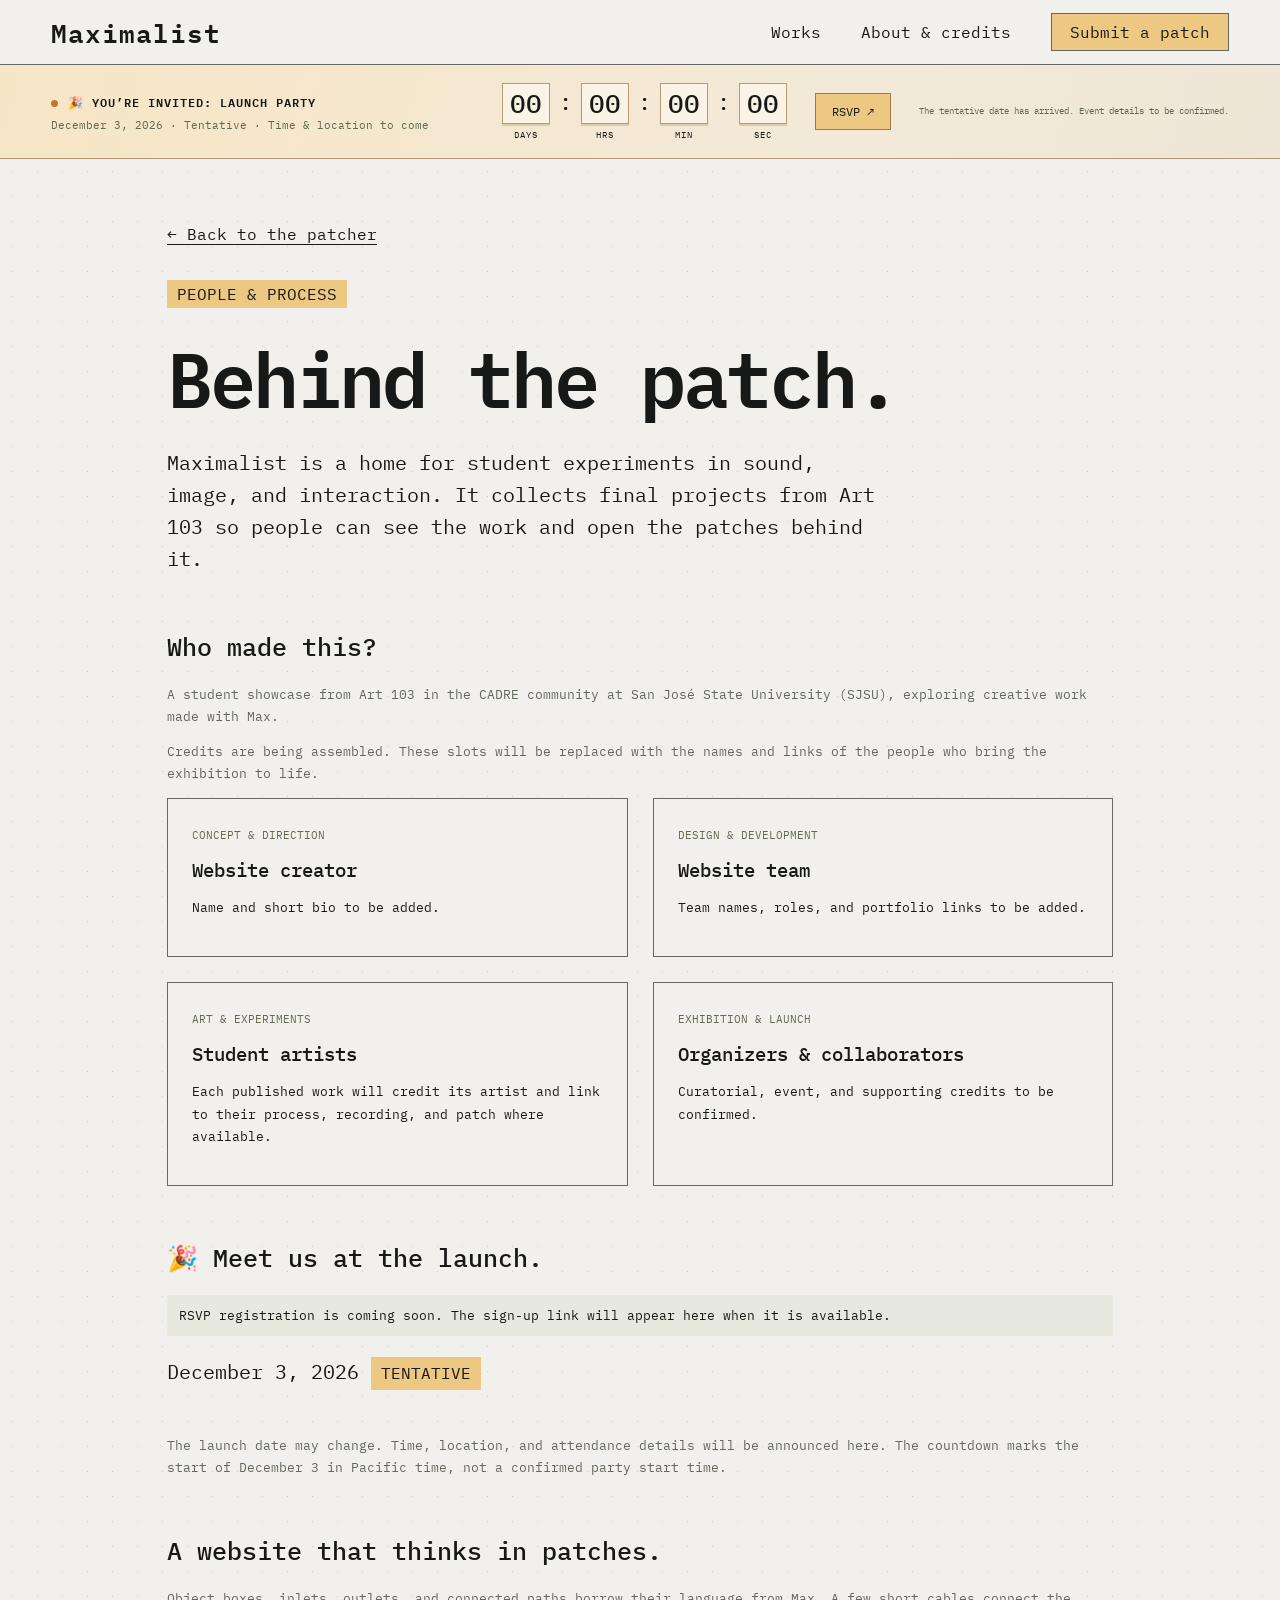
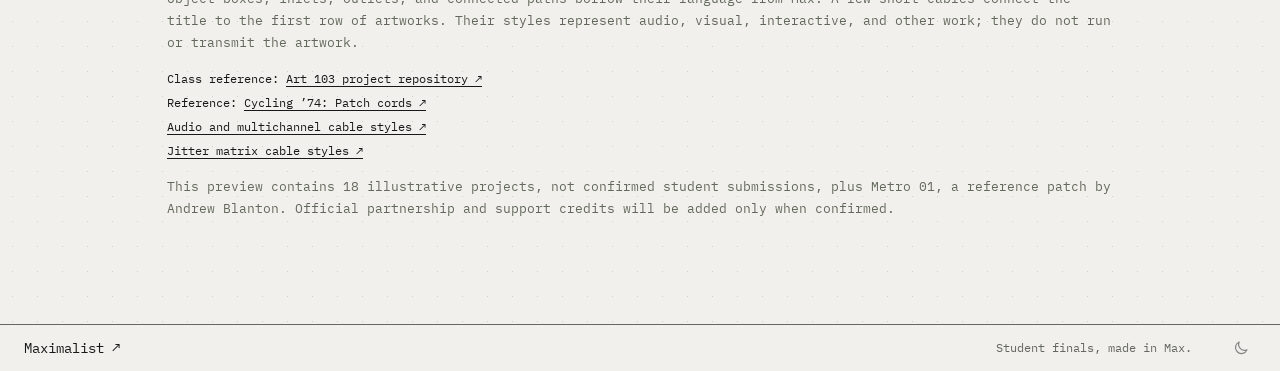
==== commit af368e77: "Add files via upload" ====
--- a/credits.html
+++ b/credits.html
@@ -1,5 +1,5 @@
 <!doctype html>
 <html lang="en"><head><meta charset="utf-8"><meta name="viewport" content="width=device-width,initial-scale=1"><meta name="description" content="Maximalist shows student final projects made in Max: sound, video, and interactive work from Art 103 at SJSU."><title>About & credits | Maximalist</title><link rel="stylesheet" href="style.css"><link rel="stylesheet" href="object-skin.css"><script src="theme.js"></script><script src="transitions.js" defer></script><link rel="stylesheet" href="dark.css"></head><body>
 <a class="skip" href="index.html#works">Skip to works</a>
-<header><a class="brand" href="index.html">Maximalist</a><nav aria-label="Main navigation"><a href="index.html#works">Works</a><a href="submit.html">How to submit</a><a href="credits.html">About & credits</a><a class="submit" href="index.html#works">Explore works ↗</a></nav></header>
+<header><a class="brand" href="index.html">Maximalist</a><nav aria-label="Main navigation"><a href="index.html#works">Works</a><a href="credits.html">About & credits</a><a class="submit" href="submit.html">Submit a patch</a></nav></header>
 <aside class="launch" aria-label="Tentative launch countdown"><div><span class="launch-light" aria-hidden="true"></span><strong>🎉 YOU’RE INVITED: LAUNCH PARTY</strong><p>December 3, 2026 · Tentative · Time & location to come</p></div><div class="clock" role="timer" aria-label="Time until December 3 in Pacific time"><div><b data-unit="days">--</b><small>DAYS</small></div><span>:</span><div><b data-unit="hours">--</b><small>HRS</small></div><span>:</span><div><b data-unit="minutes">--</b><small>MIN</small></div><span>:</span><div><b data-unit="seconds">--</b><small>SEC</small></div></div><a class="rsvp" href="credits.html#launch-party" title="RSVP details coming soon">RSVP ↗</a><span class="launch-note">Counting to the date,<br>not the event start time.</span></aside><main><article class="credits"><a class="back" href="index.html">← Back to the patcher</a><div class="eyebrow">PEOPLE & PROCESS</div><h1>Behind the patch.</h1><p class="lead">Maximalist is a home for student experiments in sound, image, and interaction. It collects final projects from Art 103 so people can see the work and open the patches behind it.</p><section><h2>Who made this?</h2><p class="note">A student showcase from Art 103 in the CADRE community at San José State University (SJSU), exploring creative work made with Max.</p><p class="note">Credits are being assembled. These slots will be replaced with the names and links of the people who bring the exhibition to life.</p><div class="credit-grid"><div class="credit-block"><small>CONCEPT & DIRECTION</small><h3>Website creator</h3><p>Name and short bio to be added.</p></div><div class="credit-block"><small>DESIGN & DEVELOPMENT</small><h3>Website team</h3><p>Team names, roles, and portfolio links to be added.</p></div><div class="credit-block"><small>ART & EXPERIMENTS</small><h3>Student artists</h3><p>Each published work will credit its artist and link to their process, recording, and patch where available.</p></div><div class="credit-block"><small>EXHIBITION & LAUNCH</small><h3>Organizers & collaborators</h3><p>Curatorial, event, and supporting credits to be confirmed.</p></div></div></section><section id="launch-party"><h2>🎉 Meet us at the launch.</h2><p class="notice">RSVP registration is coming soon. The sign-up link will appear here when it is available.</p><p class="lead">December 3, 2026 <span class="eyebrow">TENTATIVE</span></p><p class="note">The launch date may change. Time, location, and attendance details will be announced here. The countdown marks the start of December 3 in Pacific time, not a confirmed party start time.</p></section><section><h2>A website that thinks in patches.</h2><p class="note">Object boxes, inlets, outlets, and connected paths borrow their language from Max. A few short cables connect the title to the first row of artworks. Their styles represent audio, visual, interactive, and other work; they do not run or transmit the artwork.</p><p class="sources">Class reference: <a href="https://github.com/SJSU-CADRE/Art103F26" target="_blank" rel="noopener">Art 103 project repository ↗</a><br>Reference: <a href="https://docs.cycling74.com/userguide/patch_cords/" target="_blank" rel="noopener">Cycling ’74: Patch cords ↗</a><br><a href="https://docs.cycling74.com/userguide/mc/mc_patchcords/" target="_blank" rel="noopener">Audio and multichannel cable styles ↗</a><br><a href="https://docs.cycling74.com/userguide/jitter/matrix/" target="_blank" rel="noopener">Jitter matrix cable styles ↗</a></p><p class="note">This preview contains 18 illustrative projects, not confirmed student submissions, plus Metro 01, a reference patch by Andrew Blanton. Official partnership and support credits will be added only when confirmed.</p></section></article></main><footer><a href="index.html">Maximalist ↗</a><span class="footer-note">Student finals, made in Max.</span><button class="theme-toggle" type="button" aria-label="Switch to dark mode"><svg class="icon-moon" viewBox="0 0 24 24" aria-hidden="true"><path d="M20 14.5A8 8 0 0 1 9.5 4a8 8 0 1 0 10.5 10.5Z"/></svg><svg class="icon-sun" viewBox="0 0 24 24" aria-hidden="true"><circle cx="12" cy="12" r="4"/><path d="M12 2.5v2.5M12 19v2.5M2.5 12H5M19 12h2.5M5.3 5.3l1.8 1.8M16.9 16.9l1.8 1.8M5.3 18.7l1.8-1.8M16.9 7.1l1.8-1.8"/></svg></button></footer><script src="launch.js"></script></body></html>
--- a/style.css
+++ b/style.css
@@ -118,9 +118,6 @@
 
 
 /* Card to window morph (app.js openWork / closeDialog) */
-::view-transition-group(work-window),::view-transition-group(work-art){animation-duration:.48s;animation-timing-function:cubic-bezier(.2,.8,.2,1)}
-::view-transition-old(work-art),::view-transition-new(work-art){height:100%;object-fit:cover}
-:root.work-vt::view-transition-old(root),:root.work-vt::view-transition-new(root){animation-duration:.3s}
 
 /* Zoomable patching screenshot */
 .zoom-pane{position:relative;height:320px;overflow:hidden;cursor:zoom-in;touch-action:pan-y;user-select:none}
@@ -149,3 +146,176 @@
 @keyframes page-in{from{opacity:0;transform:translateY(10px)}}
 @keyframes page-out{to{opacity:0;transform:translateY(-6px)}}
 @media(prefers-reduced-motion:reduce){.clock .reel,.zoom-inner{transition:none}}
+
+/* ---------- Category colors ---------- */
+:root{--c-sound:#e0b62a;--c-visual:#3d8de0;--c-interactive:#3aa96a;--c-3d:#9a6ae0;--c-other:#e0679c;
+ --c-all:linear-gradient(90deg,var(--c-sound),var(--c-visual),var(--c-interactive),var(--c-3d),var(--c-other))}
+[data-cat="sound"]{--cat:var(--c-sound)}[data-cat="visual"]{--cat:var(--c-visual)}[data-cat="interactive"]{--cat:var(--c-interactive)}[data-cat="3d"]{--cat:var(--c-3d)}[data-cat="other"]{--cat:var(--c-other)}
+
+/* Cables take the color of the outlet they come from */
+.cords g path.cable-base{stroke:#3a4036;stroke-width:2}
+.cords g path.cable-stripe{stroke:var(--cat);stroke-width:2;stroke-dasharray:4 5}
+
+/* Cards carry their category color: a tinted header bar, a colored inlet and a dot */
+.card .object-name{margin:0 -4px;padding:6px 14px;background:color-mix(in srgb,var(--cat,#999) 15%,var(--paper));transition:background .3s}
+.card:hover .object-name{background:color-mix(in srgb,var(--cat,#999) 26%,var(--paper))}
+.card:hover{box-shadow:4px 5px 0 color-mix(in srgb,var(--cat,#999) 38%,var(--paper))}
+.card.connected .inlet{background:var(--cat)}
+
+.potw-chip{flex:none;margin-left:auto;margin-right:10px;font-size:12px;line-height:1.4;padding:2px 9px;background:var(--yellow);color:#1a1b1a}
+.gallery.list .card .object-name{margin:0}
+
+/* Tags in the artwork window */
+.tag-chips{display:flex;flex-wrap:wrap;gap:6px}
+.chip{font-size:12px;padding:2px 9px;border:1px solid color-mix(in srgb,var(--cat) 60%,var(--paper));background:color-mix(in srgb,var(--cat) 18%,var(--paper))}
+
+/* ---------- Filter: a Max-style menu object ---------- */
+.filterbar{justify-content:flex-start;gap:22px}
+.filter-object{position:relative;z-index:6;width:min(300px,100%)}
+.filter-button{display:flex;align-items:center;width:100%;min-height:42px;padding:0;background:var(--paper);border:1px solid var(--line);font-size:15px;text-align:left;transition:box-shadow .2s,background .2s}
+.filter-button:hover{background:var(--paper);box-shadow:4px 5px 0 color-mix(in srgb,var(--cat,#999) 35%,#d5d6c7)}
+.filter-object[data-cat="all"] .filter-button:hover{box-shadow:4px 5px 0 #d5d6c7}
+.fb-label{align-self:stretch;display:flex;align-items:center;padding:0 12px;border-right:1px solid var(--line);color:#646761;font-size:13px}
+.fb-value{flex:1;display:flex;align-items:center;gap:10px;padding:0 12px;min-width:0}
+.fb-text{white-space:nowrap;overflow:hidden;text-overflow:ellipsis}
+.fb-dot{flex:none;width:10px;height:10px;border-radius:50%;background:var(--cat)}
+.filter-object[data-cat="all"] .fb-dot{background:var(--c-all)}
+.fb-caret{padding:0 14px;font-size:12px;transition:transform .25s cubic-bezier(.2,.8,.2,1)}
+.filter-object.open .fb-caret{transform:rotate(180deg)}
+.fo-inlet{position:absolute;left:8px;top:-4px;width:9px;height:5px;background:var(--ink)}
+.fo-outlets{position:absolute;left:8px;right:8px;bottom:-4px;height:5px;display:flex;justify-content:space-between;pointer-events:none}
+.fo-outlets i{display:block;width:12px;height:5px;background:color-mix(in srgb,var(--cat) 35%,var(--paper));transition:background .3s,transform .3s}
+.fo-outlets i.active-port{background:var(--cat);transform:scaleY(1.4)}
+.filter-menu{position:absolute;left:0;top:calc(100% + 10px);width:100%;min-width:240px;padding:6px;background:var(--paper);border:1px solid var(--line);box-shadow:6px 7px 0 #d5d6c7;display:grid;gap:2px}
+.filter-menu[hidden]{display:none}
+.filter-menu button{display:grid;grid-template-columns:30px 1fr auto;align-items:center;gap:10px;width:100%;padding:8px 10px;border:0;background:transparent;text-align:left;font-size:14px}
+.filter-menu button:hover,.filter-menu button:focus-visible{background:color-mix(in srgb,var(--cat,#999) 16%,var(--paper));outline:none}
+.filter-menu button.all:hover,.filter-menu button.all:focus-visible{background:#ebe7da}
+.filter-menu button[aria-checked="true"]{background:color-mix(in srgb,var(--cat,#999) 26%,var(--paper))}
+.filter-menu button.all[aria-checked="true"]{background:#e4dfcf}
+.filter-menu .swatch{display:block;width:28px;height:4px;background:repeating-linear-gradient(90deg,#3a4036 0 4px,var(--cat) 4px 8px)}
+.filter-menu .all .swatch{height:6px;border-radius:3px;background:var(--c-all)}
+.filter-menu .n{font-size:12px;color:#646761;font-variant-numeric:tabular-nums}
+#count{margin:0}
+@media(max-width:640px){.filterbar{display:flex;flex-wrap:wrap;align-items:center}}
+@media(prefers-reduced-motion:reduce){.fb-caret,.fo-outlets i{transition:none}}
+/* The title no longer sends cables, so the tagline can sit closer to it */
+.intro>.tagline{margin-top:42px}
+@media(max-width:640px){.intro>.tagline{margin-top:30px}}
+@media(max-width:640px){.filterbar{row-gap:10px}#count{order:-1;width:100%}}
+
+/* Card text: a calmer title and a small line of colored category dots */
+.card .object-name{align-items:center}
+.card h2{font-size:19px;line-height:1.3;font-weight:500;margin:12px 10px 5px;min-height:0}
+.card .card-meta{display:flex;align-items:center;justify-content:space-between;gap:10px;margin:0 10px;font-size:12.5px;line-height:1.5;color:#646761}
+.card-meta .card-tags{display:flex;flex-wrap:wrap;gap:4px 14px}
+.card-meta .ct{display:inline-flex;align-items:center;gap:6px}
+.card-meta .ct::before{content:'';width:7px;height:7px;border-radius:50%;background:var(--c)}
+.card-meta .by{flex:none;color:var(--ink)}
+@media(max-width:640px){.card h2{font-size:18px}.card .card-meta{font-size:12px}}
+
+
+/* Submit page: the form sits right under the guide */
+.jump{border-bottom:1px solid;font-size:14px}
+.jump:hover{background:var(--yellow)}
+.form-section{scroll-margin-top:24px}
+.form-section form{max-width:720px;margin-top:22px}
+.form-actions{display:flex;flex-wrap:wrap;gap:12px}
+
+/* Card header: "patch of the week" sits at the right edge; on hover it slides over and the arrow comes in */
+.card .object-name{position:relative}
+.card .object-name>span:last-child{position:absolute;right:14px;top:50%;opacity:0;transform:translate(8px,-50%);transition:opacity .25s ease,transform .4s cubic-bezier(.2,.8,.2,1)}
+.card:hover .object-name>span:last-child,.card:focus-visible .object-name>span:last-child{opacity:1;transform:translate(0,-50%)}
+.potw-chip{margin-right:0;transition:transform .4s cubic-bezier(.2,.8,.2,1)}
+.card:hover .potw-chip,.card:focus-visible .potw-chip{transform:translateX(-26px)}
+@media(prefers-reduced-motion:reduce){.card .object-name>span:last-child,.potw-chip{transition:none}}
+
+/* Gallery / List switch, styled like a Max tab object */
+.view-toggle{display:flex;border:1px solid var(--line);background:var(--paper)}
+.view-toggle button{display:flex;align-items:center;gap:7px;padding:7px 12px;border:0;font-size:13px;background:transparent}
+.view-toggle button+button{border-left:1px solid var(--line)}
+.view-toggle svg{width:13px;height:13px;fill:currentColor}
+.view-toggle button[aria-pressed="true"]{background:var(--yellow);color:#1a1b1a}
+.view-toggle button[aria-pressed="false"]:hover{background:#ebe7da}
+@media(max-width:640px){.view-toggle{margin-left:auto}.view-toggle span{display:none}}
+
+/* ---------- Submission form ---------- */
+.submit-layout{display:grid;grid-template-columns:minmax(0,1fr) 320px;gap:48px;align-items:start;margin-top:26px}
+.submit-layout form{max-width:none;margin:0;display:grid;gap:24px}
+.field{display:grid;gap:8px;font-size:14px;border:0;padding:0;margin:0;min-width:0}
+.field-label,.tag-picker legend{font-size:14px;padding:0}
+.field small,.field-label small{color:#74796b;font-size:11px}
+.field-help{color:#74796b;font-size:11px}
+.field.missing input,.field.missing textarea,textarea.missing,input.missing{border-color:#c0503a}
+/* Drop zones */
+.dropzone{position:relative;border:1.5px dashed #a1a88e;background:radial-gradient(#d4d6cc .7px,transparent .7px) 0 0/16px 16px;transition:border-color .2s,background-color .2s,transform .2s}
+.dropzone input{position:absolute;inset:0;width:100%;height:100%;opacity:0;cursor:pointer;padding:0;border:0}
+.dropzone.has-file input{pointer-events:none}
+.dropzone:hover,.dropzone:focus-within{border-color:var(--ink)}
+.dropzone.over{border-color:#c07a28;border-style:solid;background-color:color-mix(in srgb,var(--yellow) 25%,transparent);transform:scale(1.01)}
+.dropzone.error,.dropzone.missing{border-color:#c0503a}
+.dz-empty{display:grid;justify-items:center;gap:6px;padding:26px 16px;text-align:center;pointer-events:none}
+.dz-empty svg{width:26px;height:26px;fill:none;stroke:currentColor;stroke-width:1.6;stroke-linecap:round;stroke-linejoin:round;margin-bottom:4px}
+.dz-title{font-size:14px}
+.dz-title u{text-underline-offset:3px}
+.dz-hint{font-size:11px;color:#74796b}
+.dz-file{display:flex;align-items:center;gap:14px;padding:12px 14px}
+.dz-file[hidden],.dz-empty[hidden]{display:none}
+.dropzone.has-file{border-style:solid;border-color:var(--line);background:var(--paper)}
+.dz-thumb{flex:none;width:64px;height:48px;display:grid;place-items:center;background:#e4e2da;border:1px solid var(--line);overflow:hidden}
+.dz-thumb img{width:100%;height:100%;object-fit:cover}
+.dz-thumb b{font-size:11px;font-weight:500;text-transform:uppercase}
+.dz-info{flex:1;display:grid;gap:2px;min-width:0}
+.dz-name{font-size:13px;white-space:nowrap;overflow:hidden;text-overflow:ellipsis}
+.dz-size{font-size:11px;color:#74796b}
+.dz-remove{position:relative;z-index:2}
+/* Tag pills */
+.tag-picker legend{margin-bottom:8px}
+.tag-picker.missing .tag-row{outline:1px solid #c0503a;outline-offset:6px}
+.tag-row{display:flex;flex-wrap:wrap;gap:10px}
+.tag-pill{position:relative;display:inline-flex;align-items:center;gap:8px;padding:7px 14px;border:1px solid color-mix(in srgb,var(--cat) 55%,var(--line));background:var(--paper);cursor:pointer;font-size:14px;transition:background .2s,box-shadow .2s}
+.tag-pill input{position:absolute;opacity:0;width:1px;height:1px}
+.tag-pill i{width:9px;height:9px;border-radius:50%;border:1.5px solid var(--cat);transition:background .2s}
+.tag-pill:hover{background:color-mix(in srgb,var(--cat) 10%,var(--paper))}
+.tag-pill:has(input:checked){background:color-mix(in srgb,var(--cat) 22%,var(--paper));box-shadow:0 0 14px color-mix(in srgb,var(--cat) 45%,transparent)}
+.tag-pill:has(input:checked) i{background:var(--cat)}
+.tag-pill:has(input:focus-visible){outline:3px solid #858b00;outline-offset:3px}
+.count{font-variant-numeric:tabular-nums}
+/* Optional extras */
+.extras{border-top:1px solid #c9cbbd;padding-top:16px}
+.extras summary{cursor:pointer;font-size:14px;width:max-content}
+.extras[open]>summary{margin-bottom:20px}
+.extras .field+.field{margin-top:22px}
+.form-actions .primary{padding:10px 26px}
+#saved{font-size:13px;line-height:1.6;min-height:20px}
+/* Live preview card with the tag glow */
+.live-preview{position:sticky;top:24px;display:grid;gap:14px}
+.lp-label{font-size:11px;letter-spacing:1px;text-transform:uppercase;color:#74796b}
+.lp-card{position:relative;isolation:isolate}
+.lp-glow{position:absolute;inset:6%;z-index:-1;border-radius:24px;filter:blur(26px);opacity:.38;transition:inset .6s cubic-bezier(.2,.8,.2,1),opacity .5s ease,filter .6s ease}
+.lp-card:not(.tagged) .lp-glow{opacity:.22}
+.lp-card:hover .lp-glow{inset:-10%;opacity:.55;filter:blur(36px)}
+.lp-card:not(.tagged):hover .lp-glow{opacity:.3}
+.lp-box{position:relative;background:var(--paper);border:1px solid var(--line);padding:0 4px 12px}
+.lp-inlet{position:absolute;left:14px;top:-9px;width:8px;height:8px;background:var(--cat,#999)}
+.lp-head{margin:0 -4px;padding:6px 14px;font-size:14px;background:color-mix(in srgb,var(--cat,#999) 15%,var(--paper));white-space:nowrap;overflow:hidden;text-overflow:ellipsis;transition:background .3s}
+.lp-image{aspect-ratio:4/3;display:grid;place-items:center;background:#e4e2da radial-gradient(#cfd0c4 .7px,transparent .7px) 0 0/14px 14px;color:#8a8e83;font-size:12px;overflow:hidden}
+.lp-image img{width:100%;height:100%;object-fit:cover}
+.lp-title{font-size:18px;font-weight:500;margin:12px 10px 5px;line-height:1.3;word-break:break-word}
+.lp-meta{display:flex;justify-content:space-between;gap:10px;margin:0 10px;font-size:12px;color:#646761}
+.lp-tags{display:flex;flex-wrap:wrap;gap:4px 12px}
+.lp-tags span{display:inline-flex;align-items:center;gap:6px}
+.lp-tags span::before{content:'';width:7px;height:7px;border-radius:50%;background:var(--c)}
+.lp-artist{color:var(--ink);flex:none}
+.ph{color:#9a9e93!important}
+.lp-note{font-size:11px;line-height:1.6;color:#74796b;margin:0}
+@media(max-width:960px){.submit-layout{grid-template-columns:1fr}.live-preview{position:static;max-width:300px}}
+@media(prefers-reduced-motion:reduce){.lp-glow,.dropzone,.tag-pill{transition:none}}
+/* Layout switch inside the filter menu */
+.fm-sep{height:1px;background:#d8d6cc;margin:6px 4px}
+.fm-layout{display:flex;align-items:center;justify-content:space-between;gap:10px;padding:4px 6px 4px 10px}
+.fm-layout-label{font-size:12px;color:#646761}
+.filter-menu .view-toggle button{display:flex;width:auto;grid-template-columns:none;gap:7px;padding:6px 11px;font-size:12px;background:transparent}
+.filter-menu .view-toggle button[aria-checked="true"]{background:var(--yellow);color:#1a1b1a}
+.filter-menu .view-toggle button[aria-checked="false"]:hover,.filter-menu .view-toggle button[aria-checked="false"]:focus-visible{background:#ebe7da}
+.view-toggle span{display:inline!important}
--- a/dark.css
+++ b/dark.css
@@ -89,3 +89,37 @@
 :root[data-theme="dark"] .keys dd{color:#a2a69b}
 :root[data-theme="dark"] kbd{background:#2f322e;border-color:#6b6f68;box-shadow:inset 0 -2px 0 #222421}
 :root[data-theme="dark"] .zoom-level{color:#a2a69b}
+:root[data-theme="dark"]{--c-sound:#ecc94a;--c-visual:#5aa3f0;--c-interactive:#55c482;--c-3d:#b28af0;--c-other:#ef82b2}
+:root[data-theme="dark"] .cords g path.cable-base{stroke:#5e635b}
+:root[data-theme="dark"] .card .object-name{background:color-mix(in srgb,var(--cat,#999) 18%,var(--paper))}
+:root[data-theme="dark"] .card:hover{box-shadow:4px 5px 0 color-mix(in srgb,var(--cat,#999) 30%,#0b0c0b)}
+:root[data-theme="dark"] .fb-label,:root[data-theme="dark"] .filter-menu .n{color:#a2a69b}
+:root[data-theme="dark"] .filter-menu{box-shadow:6px 7px 0 #0b0c0b}
+:root[data-theme="dark"] .filter-button:hover{box-shadow:4px 5px 0 color-mix(in srgb,var(--cat,#999) 30%,#0b0c0b)}
+:root[data-theme="dark"] .filter-object[data-cat="all"] .filter-button:hover{box-shadow:4px 5px 0 #0b0c0b}
+:root[data-theme="dark"] .filter-menu button.all:hover,:root[data-theme="dark"] .filter-menu button.all:focus-visible{background:#2a2c29}
+:root[data-theme="dark"] .filter-menu button.all[aria-checked="true"]{background:#33362f}
+:root[data-theme="dark"] .filter-menu .swatch{background:repeating-linear-gradient(90deg,#5e635b 0 4px,var(--cat) 4px 8px)}
+:root[data-theme="dark"] .filter-menu .all .swatch{background:var(--c-all)}
+:root[data-theme="dark"] .filter-menu button,:root[data-theme="dark"] .filter-menu button:hover{color:var(--ink)}
+:root[data-theme="dark"] .potw-chip,:root[data-theme="dark"] .sc-potw{color:#1a1b1a}
+:root[data-theme="dark"] .sc-layer.fit{background:#232624 radial-gradient(#363a35 .9px,transparent .9px) 0 0/18px 18px}
+:root[data-theme="dark"] .sc-layer.fit>*{box-shadow:4px 5px 0 #0b0c0b}
+:root[data-theme="dark"] .sc-layer.fit>.only-dark{display:block}
+:root[data-theme="dark"] .sc-layer.fit>.only-light{display:none}
+:root[data-theme="dark"] .sc-num-input{color:var(--ink)}
+:root[data-theme="dark"] .sc-window .object-name span.sc-potw:last-child{color:#1a1b1a}
+:root[data-theme="dark"] .card .card-meta{color:#a2a69b}
+:root[data-theme="dark"] .sc-hint{background:#2f2c22;color:var(--ink);border-color:#6b6f68;box-shadow:3px 4px 0 #0b0c0b}
+:root[data-theme="dark"] .view-toggle button[aria-pressed="false"]:hover{background:#2a2c29;color:var(--ink)}
+:root[data-theme="dark"] .dropzone{border-color:#5f635c;background-image:radial-gradient(#363a35 .7px,transparent .7px)}
+:root[data-theme="dark"] .dropzone.has-file{border-color:#7d817a}
+:root[data-theme="dark"] .dz-thumb,:root[data-theme="dark"] .lp-image{background-color:#2a2d29}
+:root[data-theme="dark"] .dz-hint,:root[data-theme="dark"] .dz-size,:root[data-theme="dark"] .field-help,:root[data-theme="dark"] .field small,:root[data-theme="dark"] .lp-label,:root[data-theme="dark"] .lp-note,:root[data-theme="dark"] .lp-meta{color:#a2a69b}
+:root[data-theme="dark"] .extras{border-top-color:#3f433d}
+:root[data-theme="dark"] .lp-image{background-image:radial-gradient(#363a35 .7px,transparent .7px)}
+:root[data-theme="dark"] .tag-pill:has(input:checked),:root[data-theme="dark"] .tag-pill:hover{color:var(--ink)}
+:root[data-theme="dark"] .fm-sep{background:#3f433d}
+:root[data-theme="dark"] .fm-layout-label{color:#a2a69b}
+:root[data-theme="dark"] .filter-menu .view-toggle button[aria-checked="false"]:hover,:root[data-theme="dark"] .filter-menu .view-toggle button[aria-checked="false"]:focus-visible{background:#2a2c29}
+:root[data-theme="dark"] .filter-menu .view-toggle button[aria-checked="true"]{color:#1a1b1a}
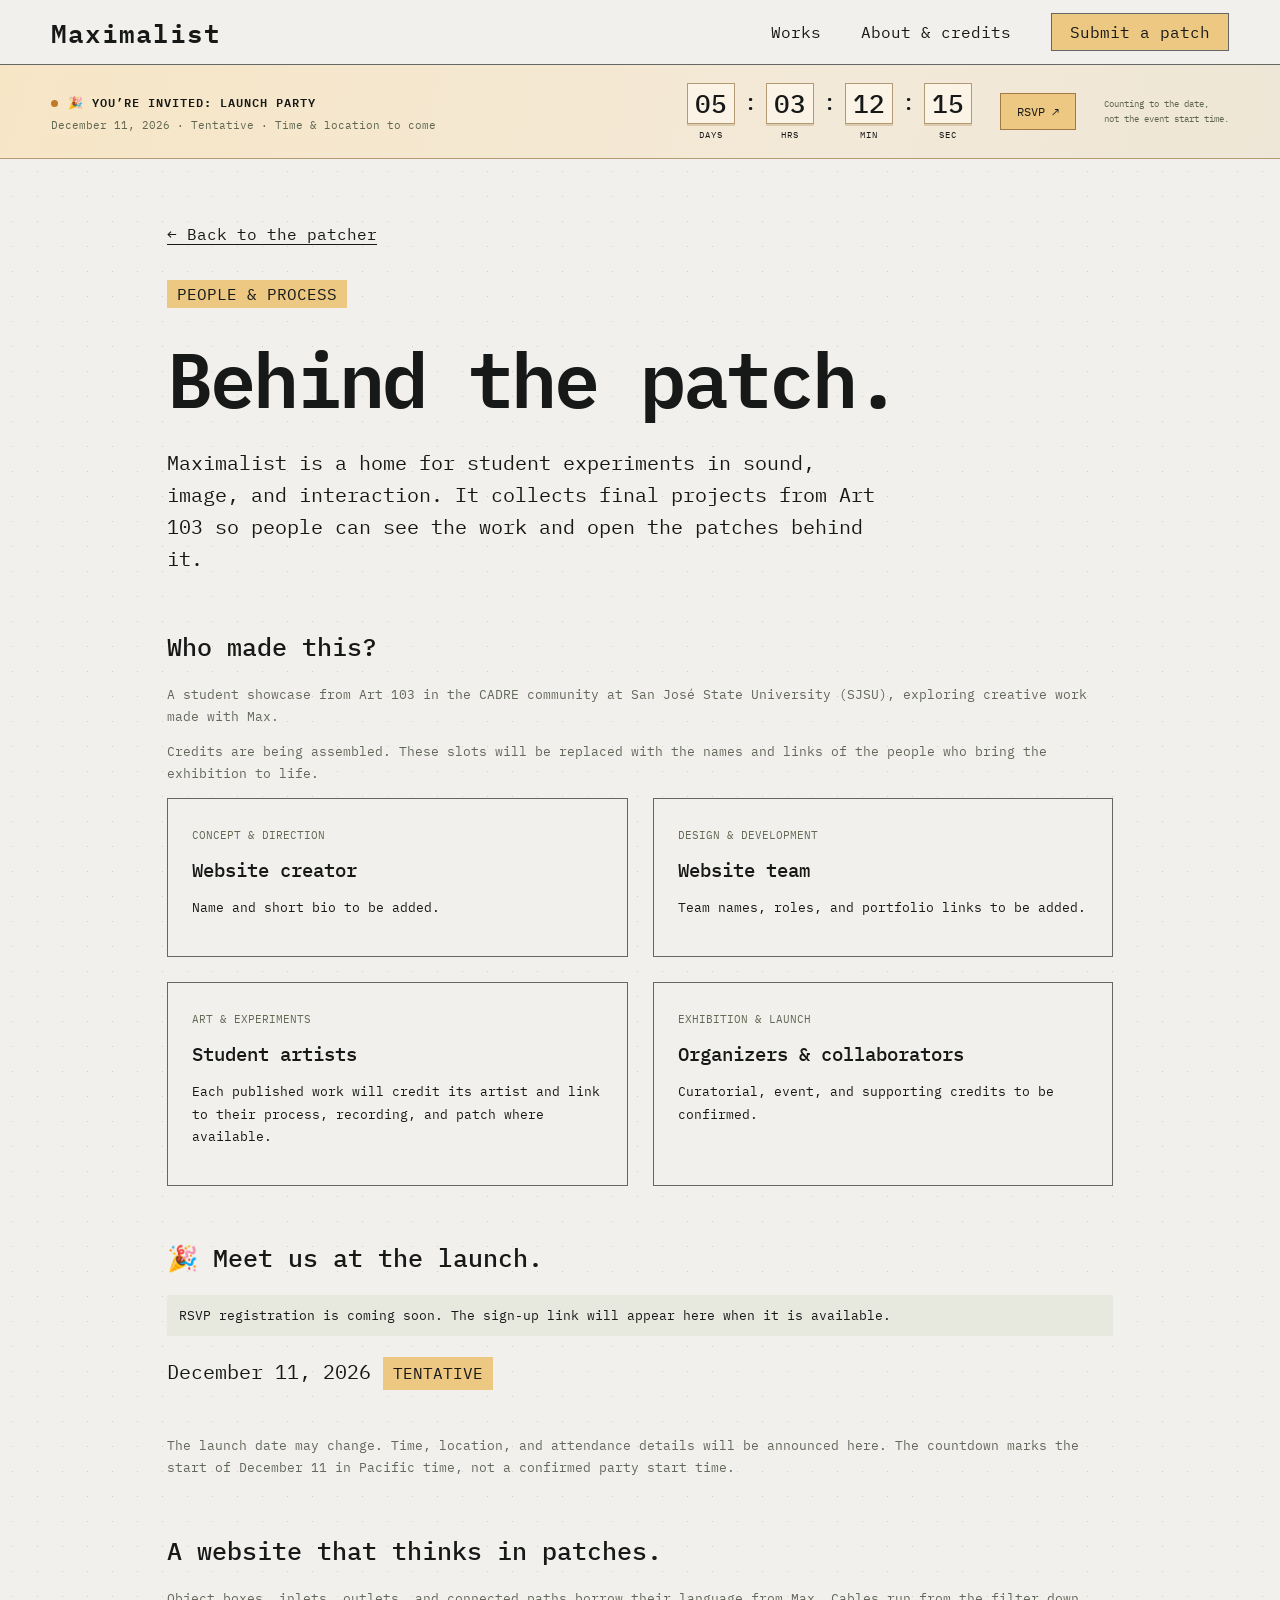
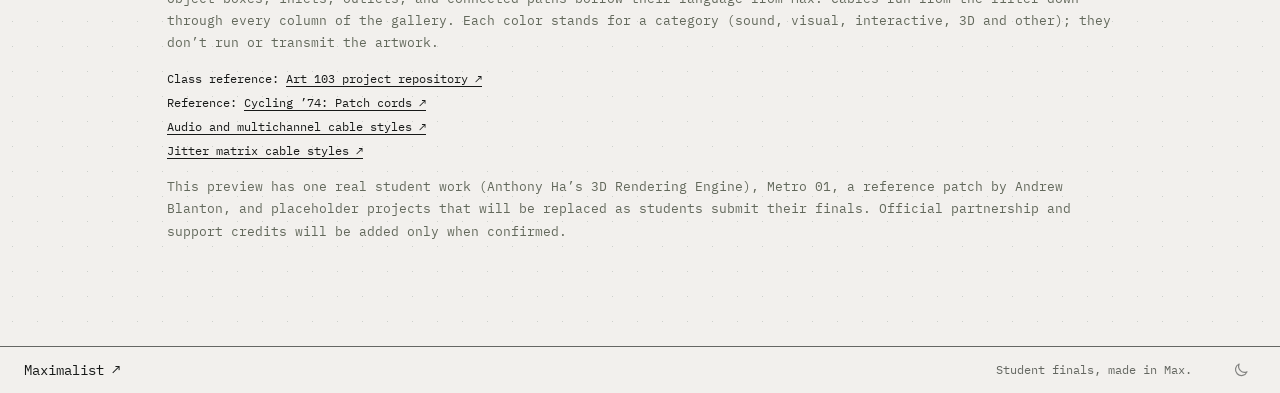
==== commit d1cbe54f: "Add files via upload" ====
--- a/credits.html
+++ b/credits.html
@@ -2,4 +2,4 @@
 <html lang="en"><head><meta charset="utf-8"><meta name="viewport" content="width=device-width,initial-scale=1"><meta name="description" content="Maximalist shows student final projects made in Max: sound, video, and interactive work from Art 103 at SJSU."><title>About & credits | Maximalist</title><link rel="stylesheet" href="style.css"><link rel="stylesheet" href="object-skin.css"><script src="theme.js"></script><script src="transitions.js" defer></script><link rel="stylesheet" href="dark.css"></head><body>
 <a class="skip" href="index.html#works">Skip to works</a>
 <header><a class="brand" href="index.html">Maximalist</a><nav aria-label="Main navigation"><a href="index.html#works">Works</a><a href="credits.html">About & credits</a><a class="submit" href="submit.html">Submit a patch</a></nav></header>
-<aside class="launch" aria-label="Tentative launch countdown"><div><span class="launch-light" aria-hidden="true"></span><strong>🎉 YOU’RE INVITED: LAUNCH PARTY</strong><p>December 3, 2026 · Tentative · Time & location to come</p></div><div class="clock" role="timer" aria-label="Time until December 3 in Pacific time"><div><b data-unit="days">--</b><small>DAYS</small></div><span>:</span><div><b data-unit="hours">--</b><small>HRS</small></div><span>:</span><div><b data-unit="minutes">--</b><small>MIN</small></div><span>:</span><div><b data-unit="seconds">--</b><small>SEC</small></div></div><a class="rsvp" href="credits.html#launch-party" title="RSVP details coming soon">RSVP ↗</a><span class="launch-note">Counting to the date,<br>not the event start time.</span></aside><main><article class="credits"><a class="back" href="index.html">← Back to the patcher</a><div class="eyebrow">PEOPLE & PROCESS</div><h1>Behind the patch.</h1><p class="lead">Maximalist is a home for student experiments in sound, image, and interaction. It collects final projects from Art 103 so people can see the work and open the patches behind it.</p><section><h2>Who made this?</h2><p class="note">A student showcase from Art 103 in the CADRE community at San José State University (SJSU), exploring creative work made with Max.</p><p class="note">Credits are being assembled. These slots will be replaced with the names and links of the people who bring the exhibition to life.</p><div class="credit-grid"><div class="credit-block"><small>CONCEPT & DIRECTION</small><h3>Website creator</h3><p>Name and short bio to be added.</p></div><div class="credit-block"><small>DESIGN & DEVELOPMENT</small><h3>Website team</h3><p>Team names, roles, and portfolio links to be added.</p></div><div class="credit-block"><small>ART & EXPERIMENTS</small><h3>Student artists</h3><p>Each published work will credit its artist and link to their process, recording, and patch where available.</p></div><div class="credit-block"><small>EXHIBITION & LAUNCH</small><h3>Organizers & collaborators</h3><p>Curatorial, event, and supporting credits to be confirmed.</p></div></div></section><section id="launch-party"><h2>🎉 Meet us at the launch.</h2><p class="notice">RSVP registration is coming soon. The sign-up link will appear here when it is available.</p><p class="lead">December 3, 2026 <span class="eyebrow">TENTATIVE</span></p><p class="note">The launch date may change. Time, location, and attendance details will be announced here. The countdown marks the start of December 3 in Pacific time, not a confirmed party start time.</p></section><section><h2>A website that thinks in patches.</h2><p class="note">Object boxes, inlets, outlets, and connected paths borrow their language from Max. A few short cables connect the title to the first row of artworks. Their styles represent audio, visual, interactive, and other work; they do not run or transmit the artwork.</p><p class="sources">Class reference: <a href="https://github.com/SJSU-CADRE/Art103F26" target="_blank" rel="noopener">Art 103 project repository ↗</a><br>Reference: <a href="https://docs.cycling74.com/userguide/patch_cords/" target="_blank" rel="noopener">Cycling ’74: Patch cords ↗</a><br><a href="https://docs.cycling74.com/userguide/mc/mc_patchcords/" target="_blank" rel="noopener">Audio and multichannel cable styles ↗</a><br><a href="https://docs.cycling74.com/userguide/jitter/matrix/" target="_blank" rel="noopener">Jitter matrix cable styles ↗</a></p><p class="note">This preview contains 18 illustrative projects, not confirmed student submissions, plus Metro 01, a reference patch by Andrew Blanton. Official partnership and support credits will be added only when confirmed.</p></section></article></main><footer><a href="index.html">Maximalist ↗</a><span class="footer-note">Student finals, made in Max.</span><button class="theme-toggle" type="button" aria-label="Switch to dark mode"><svg class="icon-moon" viewBox="0 0 24 24" aria-hidden="true"><path d="M20 14.5A8 8 0 0 1 9.5 4a8 8 0 1 0 10.5 10.5Z"/></svg><svg class="icon-sun" viewBox="0 0 24 24" aria-hidden="true"><circle cx="12" cy="12" r="4"/><path d="M12 2.5v2.5M12 19v2.5M2.5 12H5M19 12h2.5M5.3 5.3l1.8 1.8M16.9 16.9l1.8 1.8M5.3 18.7l1.8-1.8M16.9 7.1l1.8-1.8"/></svg></button></footer><script src="launch.js"></script></body></html>+<aside class="launch" aria-label="Tentative launch countdown"><div><span class="launch-light" aria-hidden="true"></span><strong>🎉 YOU’RE INVITED: LAUNCH PARTY</strong><p>December 11, 2026 · Tentative · Time & location to come</p></div><div class="clock" role="timer" aria-label="Time until December 11 in Pacific time"><div><b data-unit="days">--</b><small>DAYS</small></div><span>:</span><div><b data-unit="hours">--</b><small>HRS</small></div><span>:</span><div><b data-unit="minutes">--</b><small>MIN</small></div><span>:</span><div><b data-unit="seconds">--</b><small>SEC</small></div></div><a class="rsvp" href="credits.html#launch-party" title="RSVP details coming soon">RSVP ↗</a><span class="launch-note">Counting to the date,<br>not the event start time.</span></aside><main><article class="credits"><a class="back" href="index.html">← Back to the patcher</a><div class="eyebrow">PEOPLE & PROCESS</div><h1>Behind the patch.</h1><p class="lead">Maximalist is a home for student experiments in sound, image, and interaction. It collects final projects from Art 103 so people can see the work and open the patches behind it.</p><section><h2>Who made this?</h2><p class="note">A student showcase from Art 103 in the CADRE community at San José State University (SJSU), exploring creative work made with Max.</p><p class="note">Credits are being assembled. These slots will be replaced with the names and links of the people who bring the exhibition to life.</p><div class="credit-grid"><div class="credit-block"><small>CONCEPT & DIRECTION</small><h3>Website creator</h3><p>Name and short bio to be added.</p></div><div class="credit-block"><small>DESIGN & DEVELOPMENT</small><h3>Website team</h3><p>Team names, roles, and portfolio links to be added.</p></div><div class="credit-block"><small>ART & EXPERIMENTS</small><h3>Student artists</h3><p>Each published work will credit its artist and link to their process, recording, and patch where available.</p></div><div class="credit-block"><small>EXHIBITION & LAUNCH</small><h3>Organizers & collaborators</h3><p>Curatorial, event, and supporting credits to be confirmed.</p></div></div></section><section id="launch-party"><h2>🎉 Meet us at the launch.</h2><p class="notice">RSVP registration is coming soon. The sign-up link will appear here when it is available.</p><p class="lead">December 11, 2026 <span class="eyebrow">TENTATIVE</span></p><p class="note">The launch date may change. Time, location, and attendance details will be announced here. The countdown marks the start of December 11 in Pacific time, not a confirmed party start time.</p></section><section><h2>A website that thinks in patches.</h2><p class="note">Object boxes, inlets, outlets, and connected paths borrow their language from Max. Cables run from the filter down through every column of the gallery. Each color stands for a category (sound, visual, interactive, 3D and other); they don’t run or transmit the artwork.</p><p class="sources">Class reference: <a href="https://github.com/SJSU-CADRE/Art103F26" target="_blank" rel="noopener">Art 103 project repository ↗</a><br>Reference: <a href="https://docs.cycling74.com/userguide/patch_cords/" target="_blank" rel="noopener">Cycling ’74: Patch cords ↗</a><br><a href="https://docs.cycling74.com/userguide/mc/mc_patchcords/" target="_blank" rel="noopener">Audio and multichannel cable styles ↗</a><br><a href="https://docs.cycling74.com/userguide/jitter/matrix/" target="_blank" rel="noopener">Jitter matrix cable styles ↗</a></p><p class="note">This preview has one real student work (Anthony Ha’s 3D Rendering Engine), Metro 01, a reference patch by Andrew Blanton, and placeholder projects that will be replaced as students submit their finals. Official partnership and support credits will be added only when confirmed.</p></section></article></main><footer><a href="index.html">Maximalist ↗</a><span class="footer-note">Student finals, made in Max.</span><button class="theme-toggle" type="button" aria-label="Switch to dark mode"><svg class="icon-moon" viewBox="0 0 24 24" aria-hidden="true"><path d="M20 14.5A8 8 0 0 1 9.5 4a8 8 0 1 0 10.5 10.5Z"/></svg><svg class="icon-sun" viewBox="0 0 24 24" aria-hidden="true"><circle cx="12" cy="12" r="4"/><path d="M12 2.5v2.5M12 19v2.5M2.5 12H5M19 12h2.5M5.3 5.3l1.8 1.8M16.9 16.9l1.8 1.8M5.3 18.7l1.8-1.8M16.9 7.1l1.8-1.8"/></svg></button></footer><script src="launch.js"></script></body></html>
--- a/style.css
+++ b/style.css
@@ -319,3 +319,74 @@
 .filter-menu .view-toggle button[aria-checked="true"]{background:var(--yellow);color:#1a1b1a}
 .filter-menu .view-toggle button[aria-checked="false"]:hover,.filter-menu .view-toggle button[aria-checked="false"]:focus-visible{background:#ebe7da}
 .view-toggle span{display:inline!important}
+
+/* "What is Max?" explainer under the title */
+.what-is-max{position:relative;z-index:3;margin:26px 0 0 8px;max-width:600px}
+.what-is-max summary{display:inline-flex;align-items:center;gap:10px;list-style:none;cursor:pointer;padding:6px 14px 6px 6px;border:1px solid var(--line);border-radius:4px;background:#e2e4d9;box-shadow:inset 0 -2px 0 #c9cebc;font-size:14px;user-select:none;transition:background .2s}
+.what-is-max summary::-webkit-details-marker{display:none}
+.what-is-max summary:hover{background:#ece5cf}
+.what-is-max[open] summary{background:var(--yellow);color:#1a1b1a}
+.wm-q{display:grid;place-items:center;width:22px;height:22px;border-radius:50%;background:var(--ink);color:var(--paper);font-size:13px;font-weight:600;transition:transform .35s cubic-bezier(.2,.8,.2,1)}
+.what-is-max[open] .wm-q{transform:rotate(360deg)}
+.wm-body{margin-top:14px;padding:18px 20px;background:var(--paper);border:1px solid var(--line);box-shadow:5px 6px 0 #d5d6c7;font-size:14px;line-height:1.7}
+.wm-body p{margin:0}
+.wm-body p+div,.wm-body div+p{margin-top:16px}
+.wm-body b{font-weight:600}
+.wm-example{position:relative;display:grid;gap:22px;padding:16px 14px 18px;background:#eceae3 radial-gradient(#d4d6cc .7px,transparent .7px) 0 0/14px 14px;border:1px dashed #a1a88e}
+/* Objects step down and to the right, like a patch flowing downward; captions sit beside them like Max comments */
+.wm-step{position:relative;z-index:1;display:flex;align-items:center;gap:14px}
+.wm-step:nth-of-type(2){margin-left:54px}
+.wm-step:nth-of-type(3){margin-left:108px}
+.wm-obj{position:relative;flex:none;padding:3px 9px;border:1px solid var(--line);background:var(--paper);font-size:12px;white-space:nowrap}
+.wm-obj::before,.wm-obj::after{content:'';position:absolute;left:3px;width:7px;height:3px;background:var(--ink)}
+.wm-obj::before{top:-2px}.wm-obj::after{bottom:-2px}
+.wm-cap{font-size:11px;line-height:1.4;color:#646761}
+.wm-cords{position:absolute;inset:0;width:100%;height:100%;overflow:visible;pointer-events:none;z-index:0}
+.wm-cords path{fill:none;stroke-width:2;stroke-linecap:butt}
+.wm-cords .base{stroke:#3a4036}
+.wm-cords .stripe{stroke:var(--cat);stroke-dasharray:4 5;animation:signal-flow 1.25s linear infinite}
+@media(max-width:640px){.what-is-max{margin-left:0}.wm-step:nth-of-type(2){margin-left:28px}.wm-step:nth-of-type(3){margin-left:56px}.wm-step{gap:10px}}
+@media(prefers-reduced-motion:reduce){.wm-q{transition:none}.wm-cords .stripe{animation:none}}
+.wm-body{overflow:hidden}
+/* Keep the header "Submit a patch" button orange on hover */
+nav>a.submit:hover{background:#e8b865;text-decoration:none}
+.detail-statement{margin-bottom:18px!important}
+.form-section .examples+.note,.examples+.note{margin-top:22px}
+
+/* The filter's patch cord (see app.js): it runs down the left of the menu into each category's inlet */
+.filter-menu{padding-left:30px}
+.filter-menu button[data-filter]{grid-template-columns:9px 34px 1fr 30px;gap:12px}
+.filter-menu button[data-filter] .n{text-align:left}
+.filter-menu .fm-label{text-align:right}
+.fm-in{display:block;width:9px;height:9px;background:color-mix(in srgb,var(--cat,#8a8e85) 35%,var(--paper));border:1px solid color-mix(in srgb,var(--cat,#8a8e85) 70%,var(--ink));transition:transform .2s,background .2s}
+.filter-menu .all .fm-in{--cat:#8a8e85}
+.filter-menu button[aria-checked="true"] .fm-in,.filter-menu button.drop-target .fm-in{background:var(--cat,#8a8e85)}
+.filter-menu button.drop-target{background:color-mix(in srgb,var(--cat,#999) 20%,var(--paper))}
+.fm-hint{text-align:right}
+.fm-hint{padding:4px 10px 6px;font-size:11px;color:#74796b}
+.fm-cords{position:absolute;inset:0;width:100%;height:100%;overflow:visible;pointer-events:none;z-index:2;--fm-all:#8a8e85}
+.fm-cords path{fill:none;stroke-width:2;stroke-linejoin:round}
+.fm-cords .fm-base{stroke:#3a4036}
+.fm-cords .fm-stripe{stroke:var(--fm-c);stroke-dasharray:4 5;animation:signal-flow 1.25s linear infinite}
+.fm-cords .fm-src{fill:var(--ink)}
+.fm-cords .fm-hit{stroke:transparent;stroke-width:14;pointer-events:stroke;cursor:grab;touch-action:none}
+/* The plug: a small square connector, like the site's inlets and outlets */
+.fm-cords .fm-plug{fill:var(--fm-c);stroke:var(--ink);stroke-width:1.5;pointer-events:all;cursor:grab;touch-action:none}
+.fm-cords .fm-plug:hover{stroke-width:2.2}
+.fm-cords.dragging,.fm-cords.dragging *{cursor:grabbing}
+.fm-cords.dragging{pointer-events:all}
+@media(prefers-reduced-motion:reduce){.fm-cords .fm-stripe{animation:none}}
+/* The current-page link in the header shouldn't underline the orange Submit button */
+nav>a.submit[aria-current="page"]{text-decoration:none;box-shadow:inset 0 -3px 0 #c07a28}
+nav>a.submit:focus{text-decoration:none}
+/* While the menu is open its cord is the one that matters, so the gallery outlets step back */
+.fo-outlets{transition:opacity .25s}
+.filter-object.menu-open .fo-outlets{opacity:0}
+/* The menu hangs straight off the filter box, sharing its bottom edge, so they read as one object */
+.filter-menu{top:calc(100% - 1px)}
+.filter-object.menu-open .filter-button{box-shadow:none}
+.fm-cords .fm-plug{stroke-width:1}
+/* The plug grows from its own center when it plugs in */
+.fm-cords .fm-plug{transform-box:fill-box;transform-origin:center}
+/* While the menu is open, the filter box and menu share one shadow */
+html .filter-object.menu-open .filter-button,html .filter-object.menu-open .filter-button:hover{box-shadow:6px 7px 0 #d5d6c7}
--- a/dark.css
+++ b/dark.css
@@ -19,7 +19,7 @@
 /* Text on the amber accent stays dark so it reads */
 :root[data-theme="dark"] .submit,:root[data-theme="dark"] .rsvp,:root[data-theme="dark"] .eyebrow,:root[data-theme="dark"] .filters button.active,:root[data-theme="dark"] .primary,:root[data-theme="dark"] .tags span,:root[data-theme="dark"] .skip,
 :root[data-theme="dark"] button:hover,:root[data-theme="dark"] .explore:hover,:root[data-theme="dark"] .portfolio-link:hover,:root[data-theme="dark"] .guide-link a:hover,:root[data-theme="dark"] .audio-player.playing .ap-toggle{color:#1a1b1a}
-:root[data-theme="dark"] .card:hover,:root[data-theme="dark"] nav>button:not(.submit):hover,:root[data-theme="dark"] .filters button:not(.active):hover,:root[data-theme="dark"] .sc-stage:hover,:root[data-theme="dark"] .sc-bang:hover,:root[data-theme="dark"] .theme-toggle:hover,:root[data-theme="dark"] .dialog-nav button:hover{color:var(--ink)}
+:root[data-theme="dark"] .card:hover,:root[data-theme="dark"] nav>button:not(.submit):hover,:root[data-theme="dark"] .filters button:not(.active):hover,:root[data-theme="dark"] .sc-stage:hover,:root[data-theme="dark"] .sc-bang:hover,:root[data-theme="dark"] .theme-toggle:hover{color:var(--ink)}
 :root[data-theme="dark"] .rsvp:hover,:root[data-theme="dark"] .open-patcher:hover{background:#f0c77d;color:#1a1b1a}
 
 /* Muted text */
@@ -123,3 +123,19 @@
 :root[data-theme="dark"] .fm-layout-label{color:#a2a69b}
 :root[data-theme="dark"] .filter-menu .view-toggle button[aria-checked="false"]:hover,:root[data-theme="dark"] .filter-menu .view-toggle button[aria-checked="false"]:focus-visible{background:#2a2c29}
 :root[data-theme="dark"] .filter-menu .view-toggle button[aria-checked="true"]{color:#1a1b1a}
+:root[data-theme="dark"] .what-is-max summary{background:#2f322e;box-shadow:inset 0 -2px 0 #222421}
+:root[data-theme="dark"] .what-is-max summary:hover{background:#3a3326}
+:root[data-theme="dark"] .what-is-max[open] summary{background:var(--yellow);color:#1a1b1a}
+:root[data-theme="dark"] .wm-body{box-shadow:5px 6px 0 #0b0c0b}
+:root[data-theme="dark"] .wm-example{background:#232624 radial-gradient(#363a35 .7px,transparent .7px) 0 0/14px 14px;border-color:#4f544c}
+:root[data-theme="dark"] .wm-cap{color:#a2a69b}
+:root[data-theme="dark"] .wm-cords .base{stroke:#5e635b}
+/* Buttons that keep a dark background on hover keep light text too */
+:root[data-theme="dark"] .filter-button:hover,:root[data-theme="dark"] .filter-button:hover .fb-text,:root[data-theme="dark"] .filter-button:hover .fb-caret,
+:root[data-theme="dark"] .sc-msg:hover,:root[data-theme="dark"] .sc-number:hover{color:var(--ink)}
+:root[data-theme="dark"] .sc-msg:hover{background:#3a3d38}
+:root[data-theme="dark"] .dialog-top button:hover,:root[data-theme="dark"] .sc-toggle:hover{color:#1a1b1a}
+:root[data-theme="dark"] .open-patcher:disabled,:root[data-theme="dark"] .open-patcher:disabled:hover{color:#8a8e85}
+:root[data-theme="dark"] .fm-cords .fm-base{stroke:#5e635b}
+:root[data-theme="dark"] .fm-hint{color:#a2a69b}
+:root[data-theme="dark"] .filter-object.menu-open .filter-button,:root[data-theme="dark"] .filter-object.menu-open .filter-button:hover{box-shadow:6px 7px 0 #0b0c0b}
